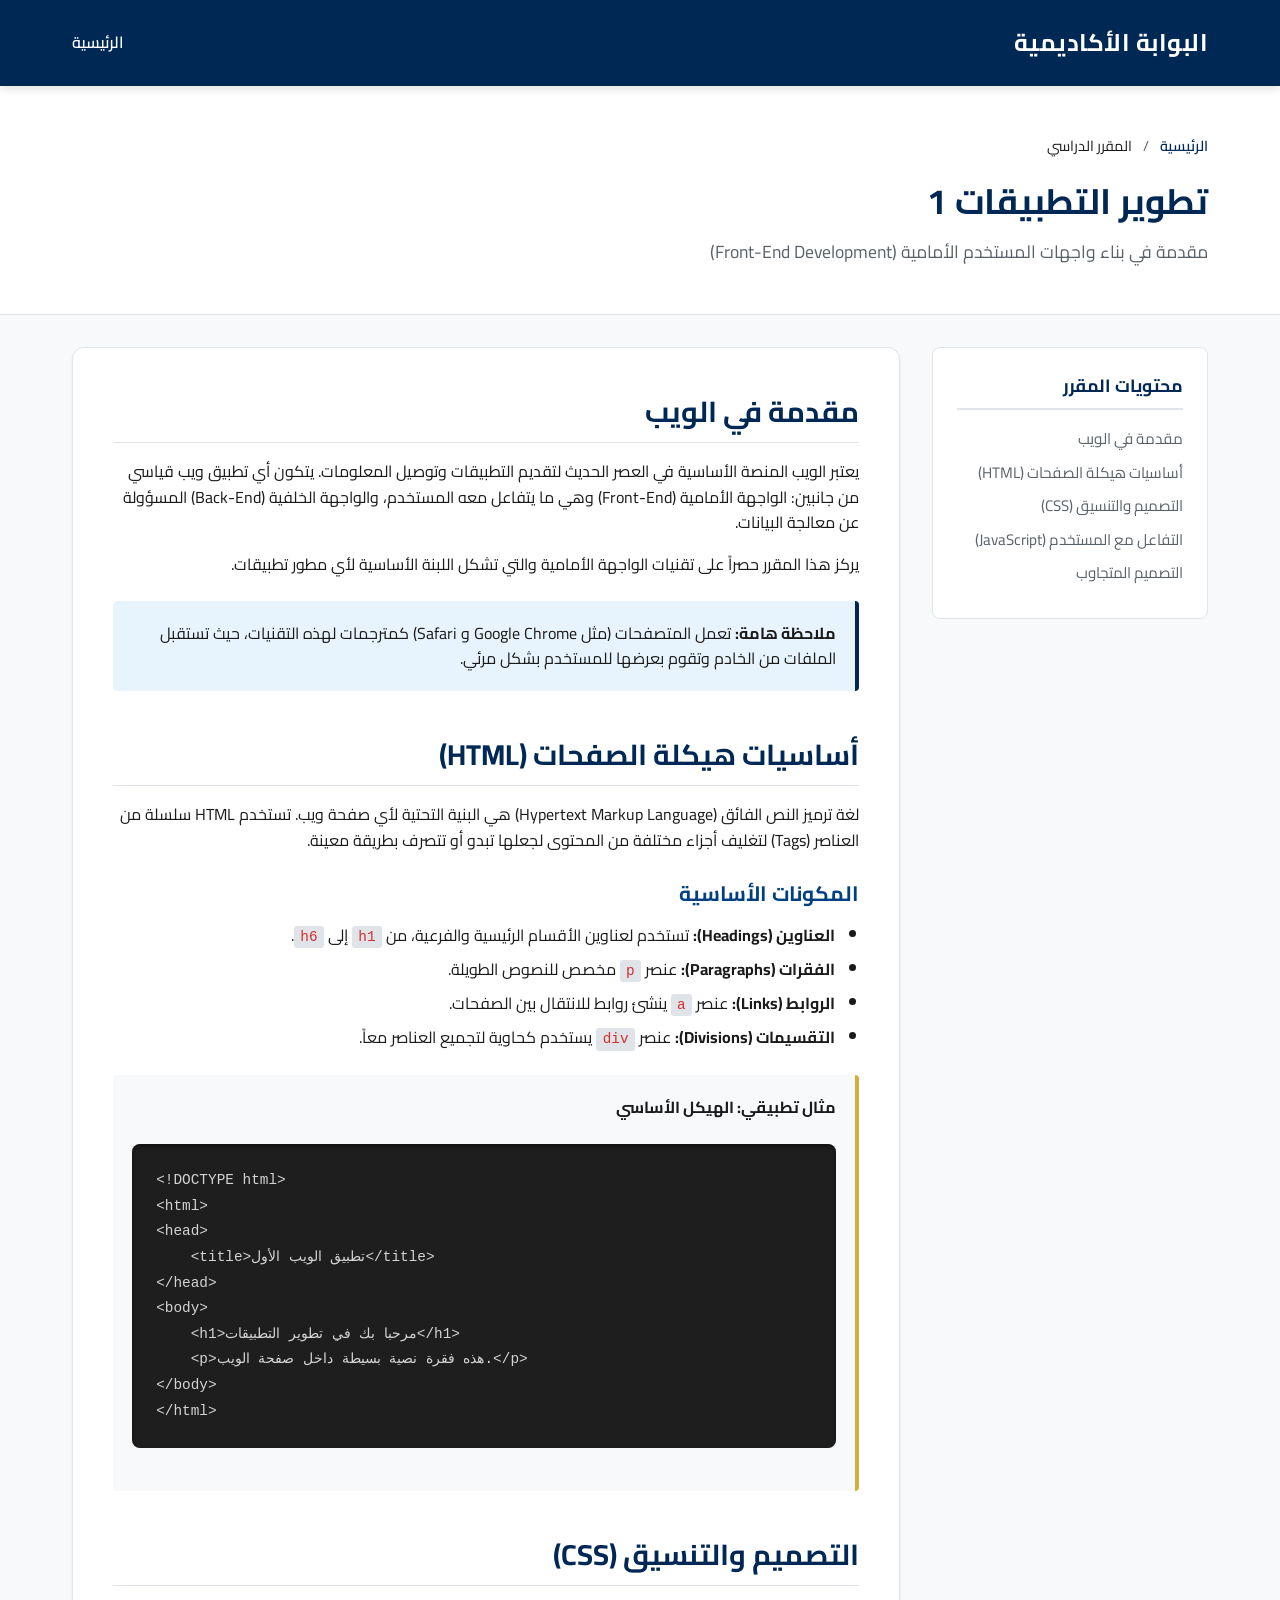
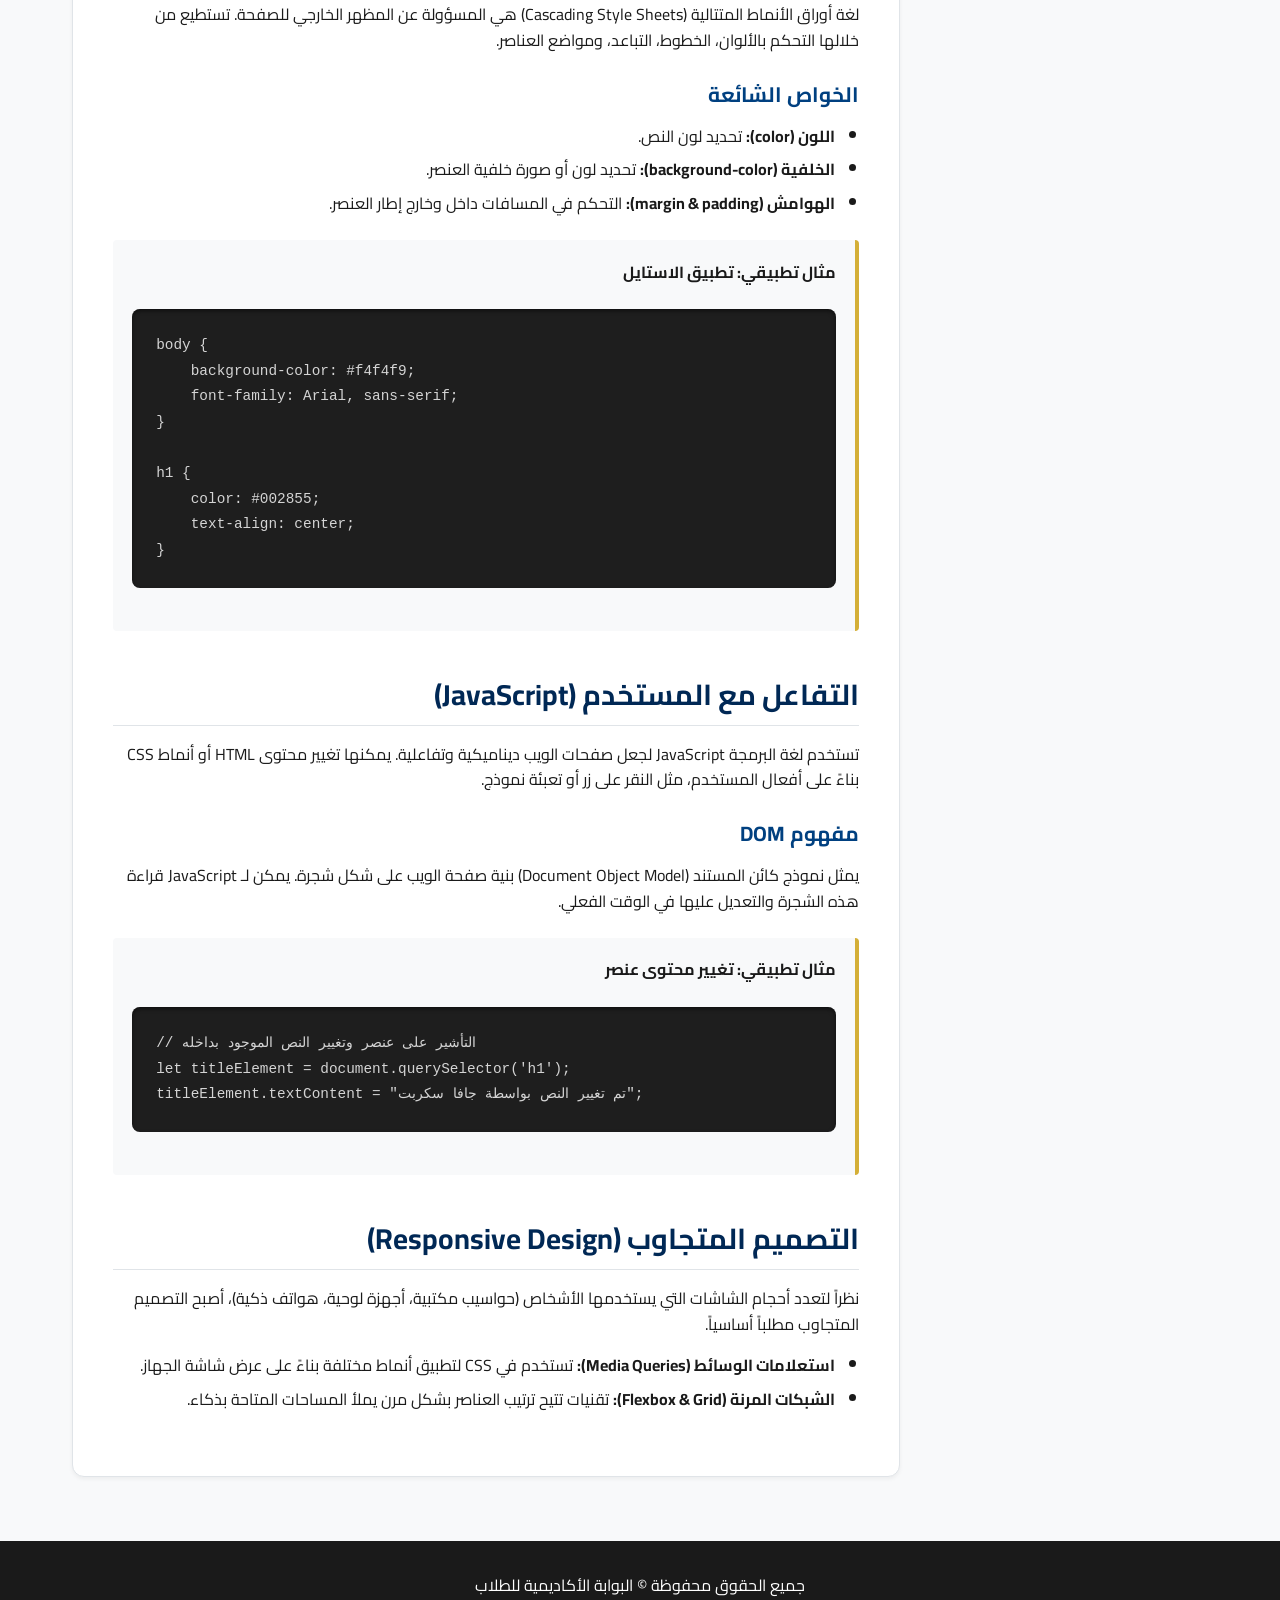
==== app-dev-1.html @ ccb670e8 "feat: initialize course summary portal with responsive layout and interactive table of contents" ====
<!DOCTYPE html>
<html lang="ar" dir="rtl">
<head>
    <meta charset="UTF-8">
    <meta name="viewport" content="width=device-width, initial-scale=1.0">
    <title>تطوير التطبيقات 1 - البوابة الأكاديمية</title>
    <meta name="description" content="ملخص مقرر تطوير التطبيقات 1: أساسيات الواجهات الأمامية.">
    <link rel="stylesheet" href="styles.css">
</head>
<body>
    <header>
        <div class="container header-content">
            <div class="header-title">البوابة الأكاديمية</div>
            <ul class="nav-links">
                <li><a href="index.html">الرئيسية</a></li>
            </ul>
        </div>
    </header>

    <div class="course-header">
        <div class="container">
            <div class="breadcrumb">
                <a href="index.html">الرئيسية</a> <span>/</span> المقرر الدراسي
            </div>
            <h1>تطوير التطبيقات 1</h1>
            <p class="course-subtitle">مقدمة في بناء واجهات المستخدم الأمامية (Front-End Development)</p>
        </div>
    </div>

    <main class="container content-wrapper">
        <aside>
            <div class="toc">
                <h3>محتويات المقرر</h3>
                <ul>
                    <li><a href="#intro">مقدمة في الويب</a></li>
                    <li><a href="#html">أساسيات هيكلة الصفحات (HTML)</a></li>
                    <li><a href="#css">التصميم والتنسيق (CSS)</a></li>
                    <li><a href="#js">التفاعل مع المستخدم (JavaScript)</a></li>
                    <li><a href="#responsive">التصميم المتجاوب</a></li>
                </ul>
            </div>
        </aside>

        <section class="course-content">
            <h2 id="intro">مقدمة في الويب</h2>
            <p>يعتبر الويب المنصة الأساسية في العصر الحديث لتقديم التطبيقات وتوصيل المعلومات. يتكون أي تطبيق ويب قياسي من جانبين: الواجهة الأمامية (Front-End) وهي ما يتفاعل معه المستخدم، والواجهة الخلفية (Back-End) المسؤولة عن معالجة البيانات.</p>
            <p>يركز هذا المقرر حصراً على تقنيات الواجهة الأمامية والتي تشكل اللبنة الأساسية لأي مطور تطبيقات.</p>
            
            <div class="info-box">
                <strong>ملاحظة هامة:</strong> تعمل المتصفحات (مثل Google Chrome و Safari) كمترجمات لهذه التقنيات، حيث تستقبل الملفات من الخادم وتقوم بعرضها للمستخدم بشكل مرئي.
            </div>

            <h2 id="html">أساسيات هيكلة الصفحات (HTML)</h2>
            <p>لغة ترميز النص الفائق (Hypertext Markup Language) هي البنية التحتية لأي صفحة ويب. تستخدم HTML سلسلة من العناصر (Tags) لتغليف أجزاء مختلفة من المحتوى لجعلها تبدو أو تتصرف بطريقة معينة.</p>
            <h3>المكونات الأساسية</h3>
            <ul>
                <li><strong>العناوين (Headings):</strong> تستخدم لعناوين الأقسام الرئيسية والفرعية، من <code>h1</code> إلى <code>h6</code>.</li>
                <li><strong>الفقرات (Paragraphs):</strong> عنصر <code>p</code> مخصص للنصوص الطويلة.</li>
                <li><strong>الروابط (Links):</strong> عنصر <code>a</code> ينشئ روابط للانتقال بين الصفحات.</li>
                <li><strong>التقسيمات (Divisions):</strong> عنصر <code>div</code> يستخدم كحاوية لتجميع العناصر معاً.</li>
            </ul>
            
            <div class="info-box example">
                <strong>مثال تطبيقي: الهيكل الأساسي</strong>
<pre><code>&lt;!DOCTYPE html&gt;
&lt;html&gt;
&lt;head&gt;
    &lt;title&gt;تطبيق الويب الأول&lt;/title&gt;
&lt;/head&gt;
&lt;body&gt;
    &lt;h1&gt;مرحبا بك في تطوير التطبيقات&lt;/h1&gt;
    &lt;p&gt;هذه فقرة نصية بسيطة داخل صفحة الويب.&lt;/p&gt;
&lt;/body&gt;
&lt;/html&gt;</code></pre>
            </div>

            <h2 id="css">التصميم والتنسيق (CSS)</h2>
            <p>لغة أوراق الأنماط المتتالية (Cascading Style Sheets) هي المسؤولة عن المظهر الخارجي للصفحة. تستطيع من خلالها التحكم بالألوان، الخطوط، التباعد، ومواضع العناصر.</p>
            <h3>الخواص الشائعة</h3>
            <ul>
                <li><strong>اللون (color):</strong> تحديد لون النص.</li>
                <li><strong>الخلفية (background-color):</strong> تحديد لون أو صورة خلفية العنصر.</li>
                <li><strong>الهوامش (margin & padding):</strong> التحكم في المسافات داخل وخارج إطار العنصر.</li>
            </ul>

            <div class="info-box example">
                <strong>مثال تطبيقي: تطبيق الاستايل</strong>
<pre><code>body {
    background-color: #f4f4f9;
    font-family: Arial, sans-serif;
}

h1 {
    color: #002855;
    text-align: center;
}</code></pre>
            </div>

            <h2 id="js">التفاعل مع المستخدم (JavaScript)</h2>
            <p>تستخدم لغة البرمجة JavaScript لجعل صفحات الويب ديناميكية وتفاعلية. يمكنها تغيير محتوى HTML أو أنماط CSS بناءً على أفعال المستخدم، مثل النقر على زر أو تعبئة نموذج.</p>
            <h3>مفهوم DOM</h3>
            <p>يمثل نموذج كائن المستند (Document Object Model) بنية صفحة الويب على شكل شجرة. يمكن لـ JavaScript قراءة هذه الشجرة والتعديل عليها في الوقت الفعلي.</p>
            
            <div class="info-box example">
                <strong>مثال تطبيقي: تغيير محتوى عنصر</strong>
<pre><code>// التأشير على عنصر وتغيير النص الموجود بداخله
let titleElement = document.querySelector('h1');
titleElement.textContent = "تم تغيير النص بواسطة جافا سكربت";</code></pre>
            </div>

            <h2 id="responsive">التصميم المتجاوب (Responsive Design)</h2>
            <p>نظراً لتعدد أحجام الشاشات التي يستخدمها الأشخاص (حواسيب مكتبية، أجهزة لوحية، هواتف ذكية)، أصبح التصميم المتجاوب مطلباً أساسياً.</p>
            <ul>
                <li><strong>استعلامات الوسائط (Media Queries):</strong> تستخدم في CSS لتطبيق أنماط مختلفة بناءً على عرض شاشة الجهاز.</li>
                <li><strong>الشبكات المرنة (Flexbox & Grid):</strong> تقنيات تتيح ترتيب العناصر بشكل مرن يملأ المساحات المتاحة بذكاء.</li>
            </ul>
        </section>
    </main>

    <footer>
        <div class="container">
            <p>جميع الحقوق محفوظة &copy; البوابة الأكاديمية للطلاب</p>
        </div>
    </footer>
</body>
</html>
---- styles.css ----
@import url('https://fonts.googleapis.com/css2?family=Cairo:wght@300;400;600;700&display=swap');

:root {
    --primary-color: #002855; /* Formal Navy Blue */
    --secondary-color: #004080;
    --accent-color: #D4AF37; /* Elegant Gold */
    --background-color: #F8F9FA;
    --surface-color: #FFFFFF;
    --text-primary: #1A1A1A;
    --text-secondary: #5A6268;
    --border-color: #E0E4E8;
    --shadow-sm: 0 2px 4px rgba(0, 0, 0, 0.05);
    --shadow-md: 0 4px 8px rgba(0, 0, 0, 0.1);
    --shadow-lg: 0 8px 16px rgba(0, 0, 0, 0.1);
    --radius-sm: 4px;
    --radius-md: 8px;
    --radius-lg: 12px;
    --transition: all 0.3s ease;
}

* {
    margin: 0;
    padding: 0;
    box-sizing: border-box;
    font-family: 'Cairo', sans-serif;
}

body {
    background-color: var(--background-color);
    color: var(--text-primary);
    line-height: 1.6;
    direction: rtl; /* Right to Left for Arabic */
    -webkit-font-smoothing: antialiased;
}

/* Header */
header {
    background-color: var(--primary-color);
    color: var(--surface-color);
    padding: 1.5rem 0;
    box-shadow: var(--shadow-md);
    position: sticky;
    top: 0;
    z-index: 100;
}

.container {
    max-width: 1200px;
    margin: 0 auto;
    padding: 0 2rem;
}

.header-content {
    display: flex;
    justify-content: space-between;
    align-items: center;
}

.header-title {
    font-size: 1.5rem;
    font-weight: 700;
    letter-spacing: 0.5px;
}

.nav-links {
    list-style: none;
    display: flex;
    gap: 1.5rem;
}

.nav-links a {
    color: var(--surface-color);
    text-decoration: none;
    font-size: 1rem;
    font-weight: 600;
    transition: var(--transition);
}

.nav-links a:hover {
    color: var(--accent-color);
}

/* Hero Section */
.hero {
    background: linear-gradient(135deg, var(--primary-color), var(--secondary-color));
    color: var(--surface-color);
    padding: 4rem 0;
    text-align: center;
    border-bottom: 4px solid var(--accent-color);
}

.hero h1 {
    font-size: 2.5rem;
    margin-bottom: 1rem;
    font-weight: 700;
}

.hero p {
    font-size: 1.1rem;
    max-width: 800px;
    margin: 0 auto;
    opacity: 0.9;
}

/* Course Grid */
.courses-section {
    padding: 4rem 0;
}

.section-title {
    text-align: center;
    font-size: 2rem;
    margin-bottom: 3rem;
    color: var(--primary-color);
    position: relative;
}

.section-title::after {
    content: '';
    position: absolute;
    bottom: -10px;
    left: 50%;
    transform: translateX(-50%);
    width: 60px;
    height: 3px;
    background-color: var(--accent-color);
}

.grid {
    display: grid;
    grid-template-columns: repeat(auto-fit, minmax(300px, 1fr));
    gap: 2rem;
}

/* Course Card */
.card {
    background-color: var(--surface-color);
    border-radius: var(--radius-lg);
    box-shadow: var(--shadow-md);
    overflow: hidden;
    transition: var(--transition);
    border: 1px solid var(--border-color);
    display: flex;
    flex-direction: column;
}

.card:hover {
    transform: translateY(-5px);
    box-shadow: var(--shadow-lg);
    border-color: var(--primary-color);
}

.card-header {
    background-color: var(--primary-color);
    color: var(--surface-color);
    padding: 2rem 1.5rem;
    text-align: center;
    border-bottom: 3px solid var(--accent-color);
}

.card-title {
    font-size: 1.5rem;
    font-weight: 700;
}

.card-body {
    padding: 1.5rem;
    flex-grow: 1;
    display: flex;
    flex-direction: column;
}

.card-text {
    color: var(--text-secondary);
    font-size: 0.95rem;
    margin-bottom: 1.5rem;
    flex-grow: 1;
}

.btn {
    display: inline-block;
    padding: 0.75rem 1.5rem;
    background-color: var(--primary-color);
    color: var(--surface-color);
    text-decoration: none;
    border-radius: var(--radius-sm);
    font-weight: 600;
    text-align: center;
    transition: var(--transition);
    border: none;
    cursor: pointer;
}

.btn:hover {
    background-color: var(--secondary-color);
    transform: translateY(-2px);
    box-shadow: var(--shadow-sm);
}

.btn-outline {
    background-color: transparent;
    border: 1px solid var(--primary-color);
    color: var(--primary-color);
}

.btn-outline:hover {
    background-color: var(--primary-color);
    color: var(--surface-color);
}

/* Specific Course Pages */
.course-header {
    background-color: var(--surface-color);
    padding: 3rem 0;
    border-bottom: 1px solid var(--border-color);
    margin-bottom: 2rem;
}

.course-header h1 {
    color: var(--primary-color);
    font-size: 2.2rem;
    margin-bottom: 0.5rem;
}

.course-subtitle {
    color: var(--text-secondary);
    font-size: 1.1rem;
}

.breadcrumb {
    margin-bottom: 1rem;
    font-size: 0.9rem;
}

.breadcrumb a {
    color: var(--primary-color);
    text-decoration: none;
    font-weight: 600;
}

.breadcrumb span {
    color: var(--text-secondary);
    margin: 0 0.5rem;
}

.content-wrapper {
    display: grid;
    grid-template-columns: 1fr 3fr;
    gap: 2rem;
    margin-bottom: 4rem;
}

.toc {
    background-color: var(--surface-color);
    padding: 1.5rem;
    border-radius: var(--radius-md);
    border: 1px solid var(--border-color);
    position: sticky;
    top: 5rem;
    height: fit-content;
}

.toc h3 {
    margin-bottom: 1rem;
    color: var(--primary-color);
    font-size: 1.1rem;
    border-bottom: 2px solid var(--border-color);
    padding-bottom: 0.5rem;
}

.toc ul {
    list-style: none;
}

.toc li {
    margin-bottom: 0.5rem;
}

.toc a {
    color: var(--text-secondary);
    text-decoration: none;
    transition: var(--transition);
    font-size: 0.95rem;
}

.toc a:hover {
    color: var(--primary-color);
    padding-right: 5px;
}

.toc a.active {
    color: var(--primary-color);
    font-weight: 700;
    border-right: 3px solid var(--accent-color);
    padding-right: 10px;
}

.course-img {
    width: 100%;
    max-height: 400px;
    object-fit: cover;
    border-radius: var(--radius-md);
    margin: 1.5rem 0;
    box-shadow: var(--shadow-sm);
    border: 1px solid var(--border-color);
}

.course-content {
    background-color: var(--surface-color);
    padding: 2.5rem;
    border-radius: var(--radius-lg);
    box-shadow: var(--shadow-sm);
    border: 1px solid var(--border-color);
}

.course-content h2 {
    color: var(--primary-color);
    font-size: 1.8rem;
    margin-top: 2.5rem;
    margin-bottom: 1rem;
    border-bottom: 1px solid var(--border-color);
    padding-bottom: 0.5rem;
}

.course-content h2:first-child {
    margin-top: 0;
}

.course-content h3 {
    color: var(--secondary-color);
    font-size: 1.3rem;
    margin-top: 1.5rem;
    margin-bottom: 0.8rem;
}

.course-content p {
    margin-bottom: 1rem;
    color: var(--text-primary);
}

.course-content ul {
    margin-bottom: 1.5rem;
    padding-right: 1.5rem;
    color: var(--text-primary);
}

.course-content li {
    margin-bottom: 0.5rem;
}

.info-box {
    background-color: #E8F4FD;
    border-right: 4px solid var(--primary-color);
    padding: 1.2rem;
    border-radius: var(--radius-sm);
    margin: 1.5rem 0;
}

.info-box.example {
    background-color: #F8F9FA;
    border-right: 4px solid var(--accent-color);
}

/* Code Blocks */
pre, code {
    font-family: 'Consolas', 'Courier New', monospace;
    direction: ltr; /* Always LTR for code */
    text-align: left;
}

code {
    background-color: var(--border-color);
    padding: 0.2rem 0.4rem;
    border-radius: 3px;
    font-size: 0.9em;
    color: #D32F2F;
}

pre {
    background-color: #1E1E1E; /* Dark theme for code blocks */
    color: #D4D4D4;
    padding: 1.5rem;
    border-radius: var(--radius-md);
    overflow-x: auto;
    margin: 1.5rem 0;
    box-shadow: inset 0 2px 4px rgba(0,0,0,0.5);
}

pre code {
    background-color: transparent;
    color: inherit;
    padding: 0;
}

/* Footer */
footer {
    background-color: var(--text-primary);
    color: var(--surface-color);
    text-align: center;
    padding: 2rem 0;
    margin-top: auto;
}

/* Responsive */
@media (max-width: 768px) {
    .content-wrapper {
        grid-template-columns: 1fr;
    }
    
    .toc {
        position: relative;
        top: 0;
        margin-bottom: 1.5rem;
    }
    
    .hero h1 {
        font-size: 2rem;
    }
    
    .card-header {
        padding: 1.5rem 1rem;
    }
}
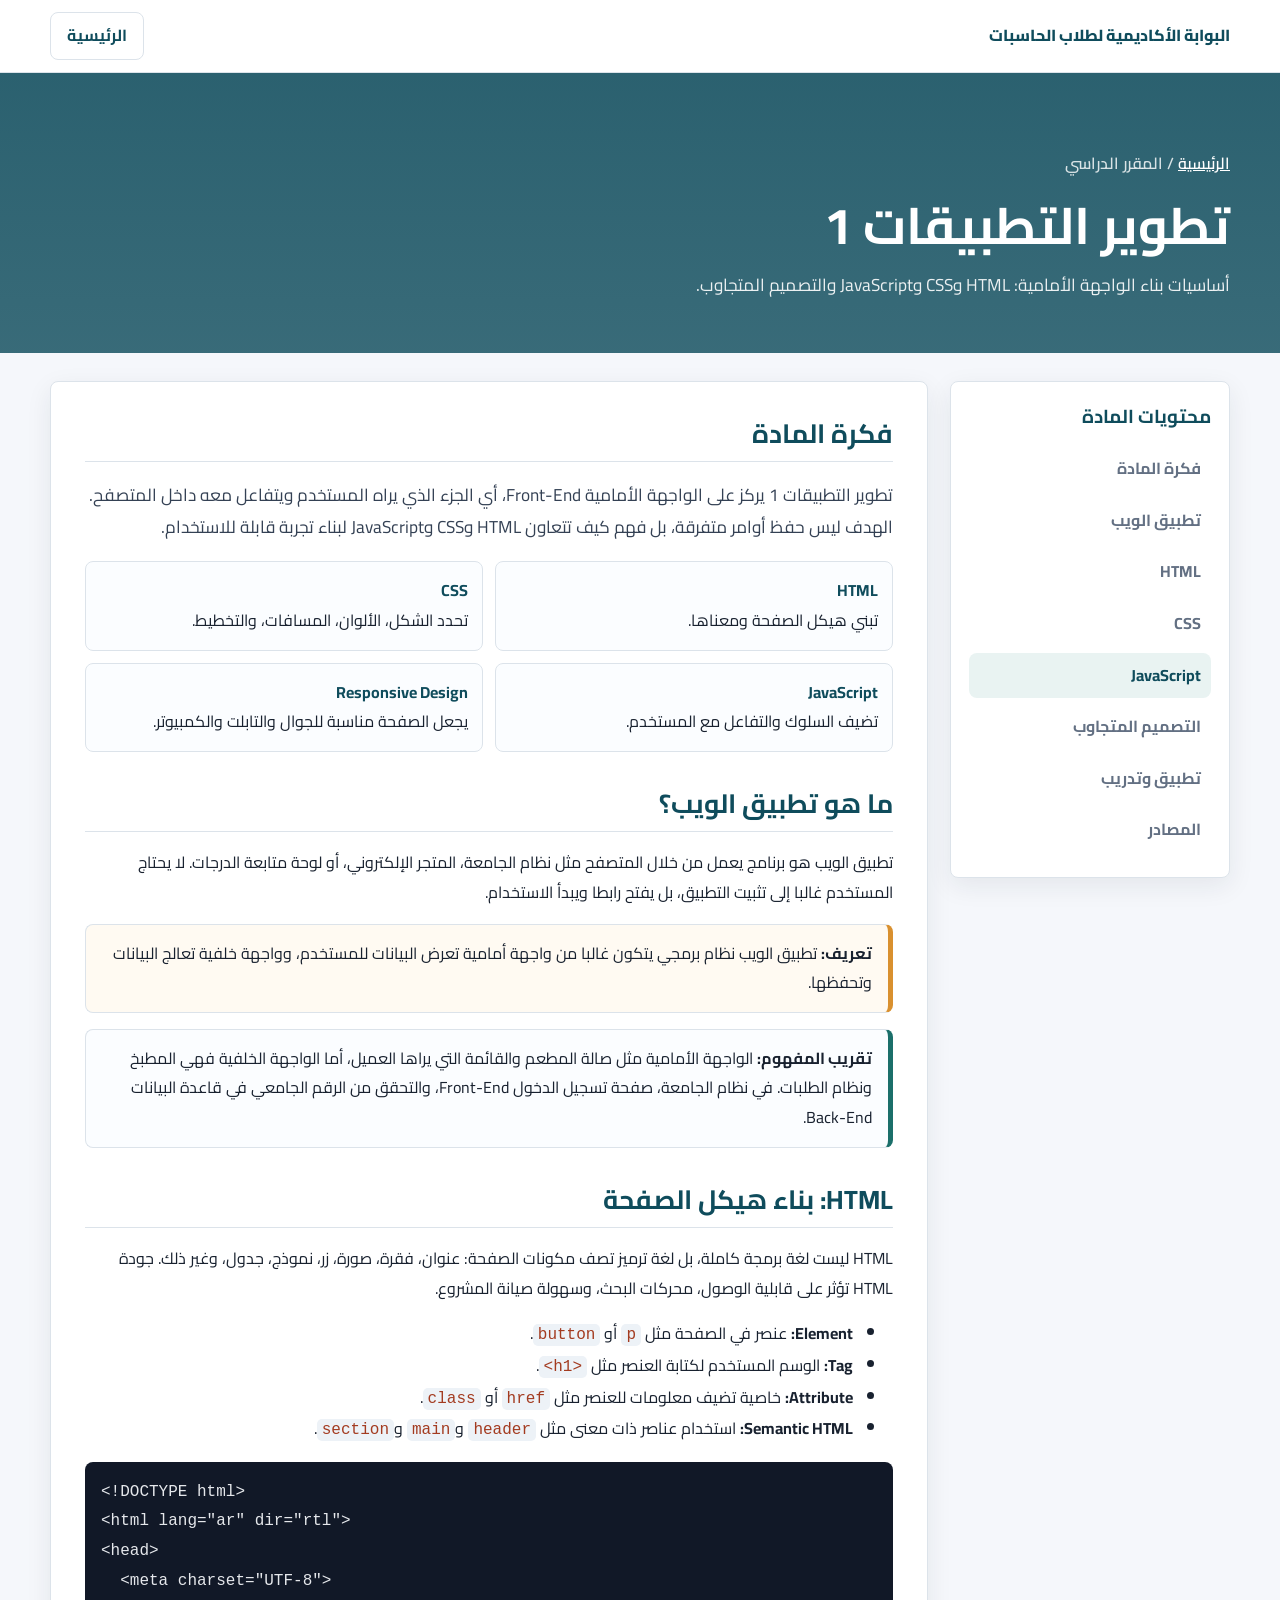
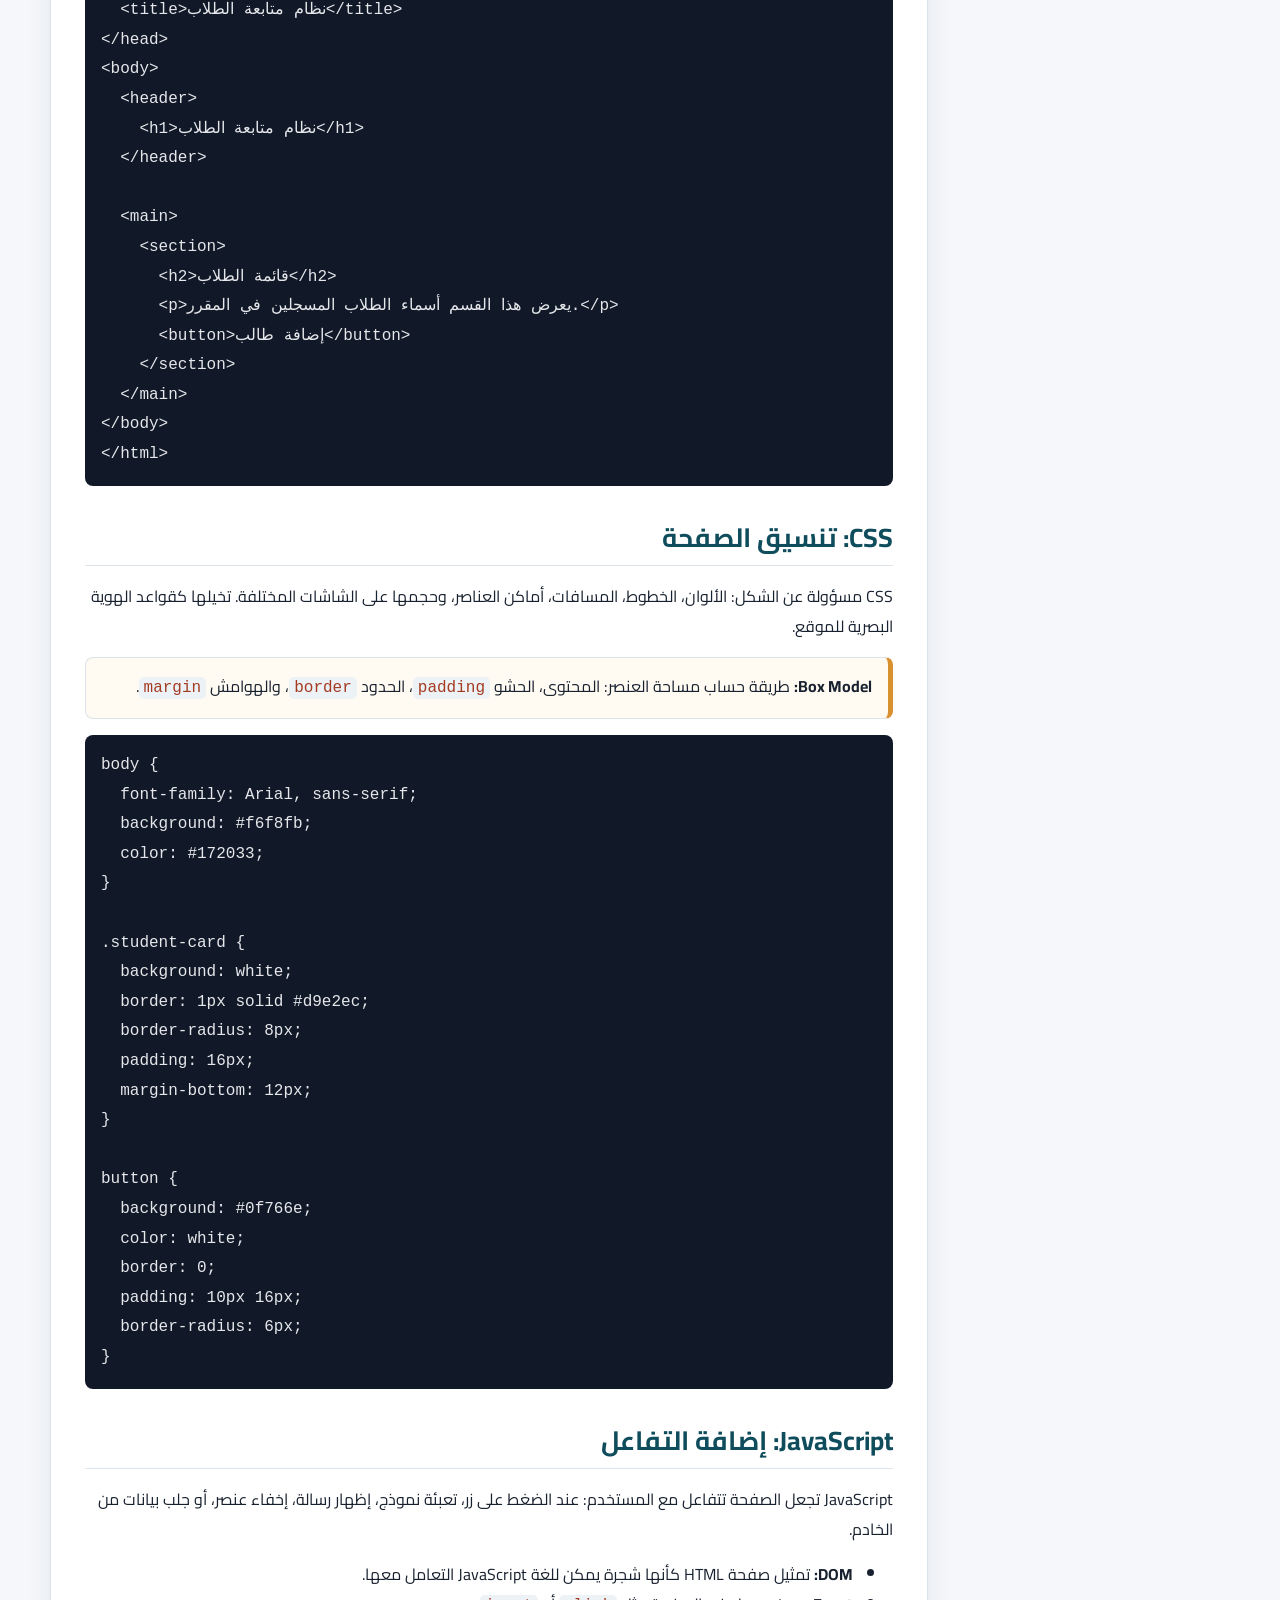
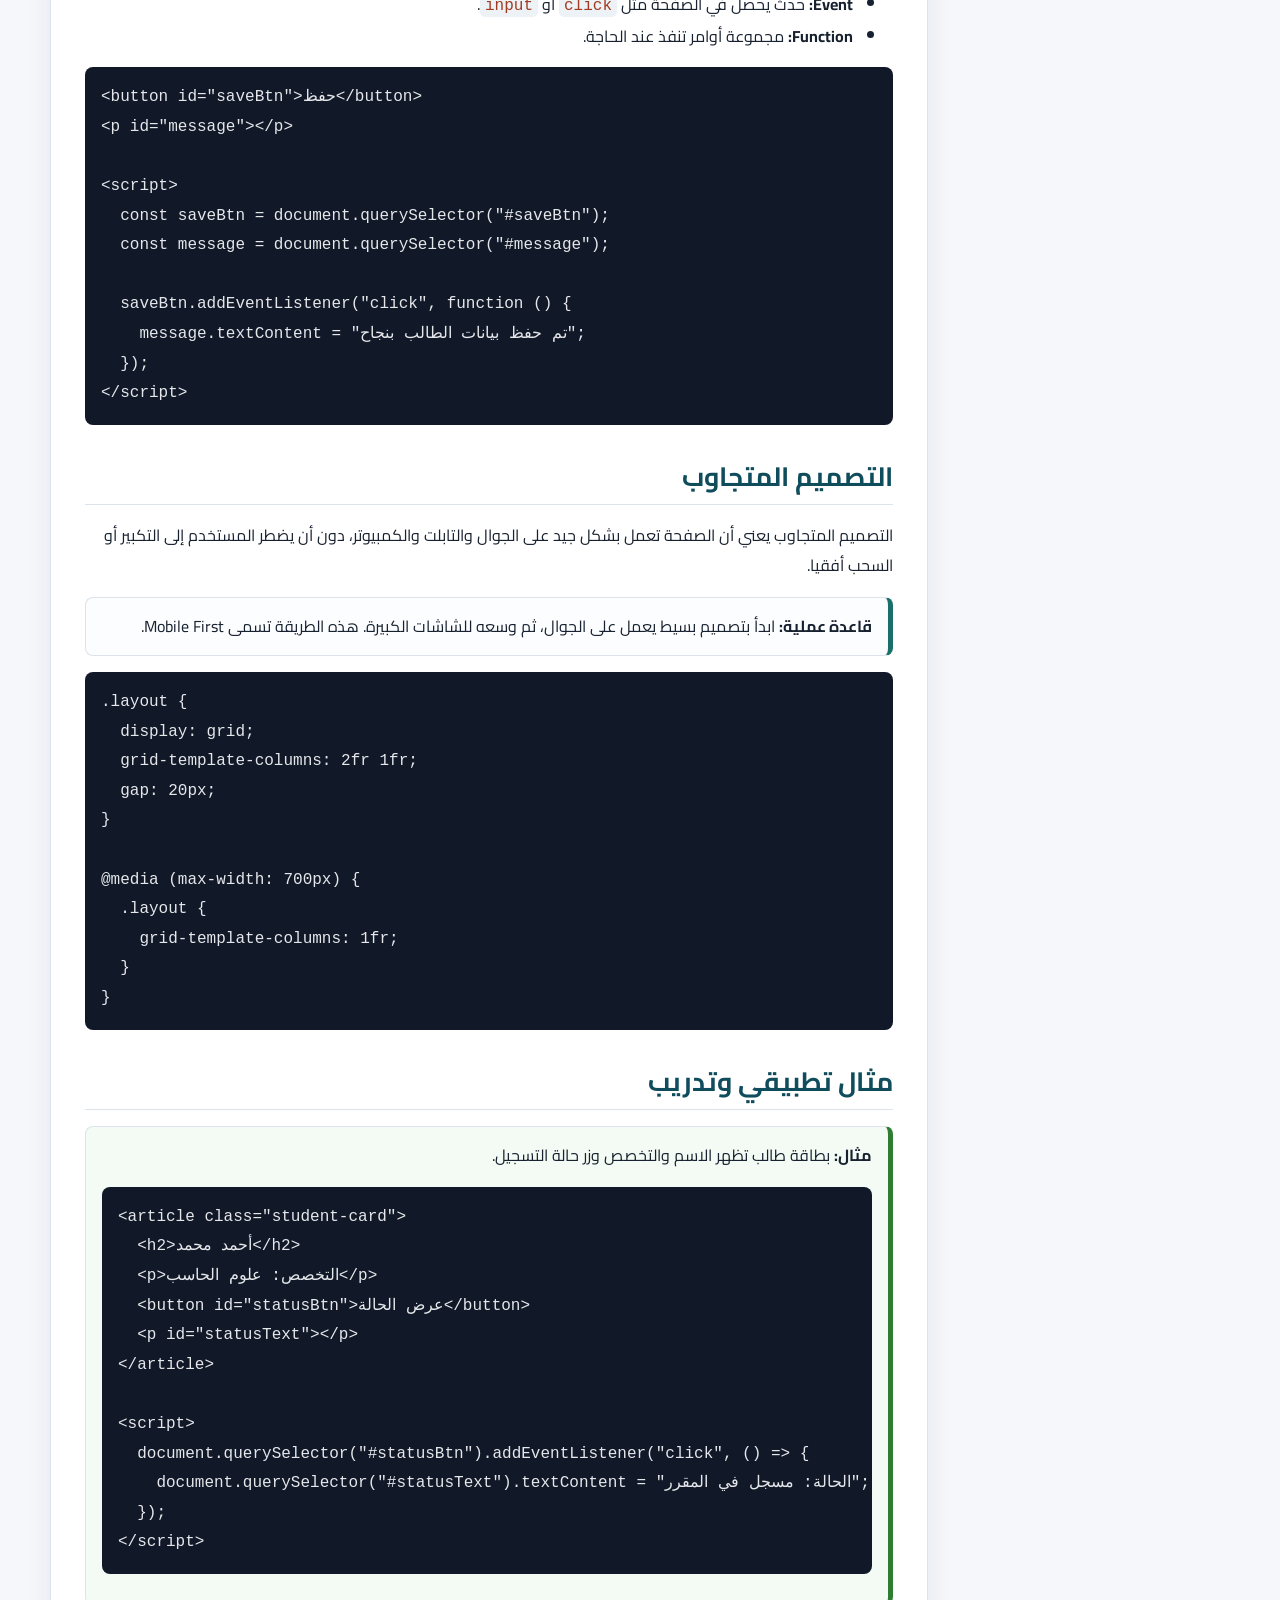
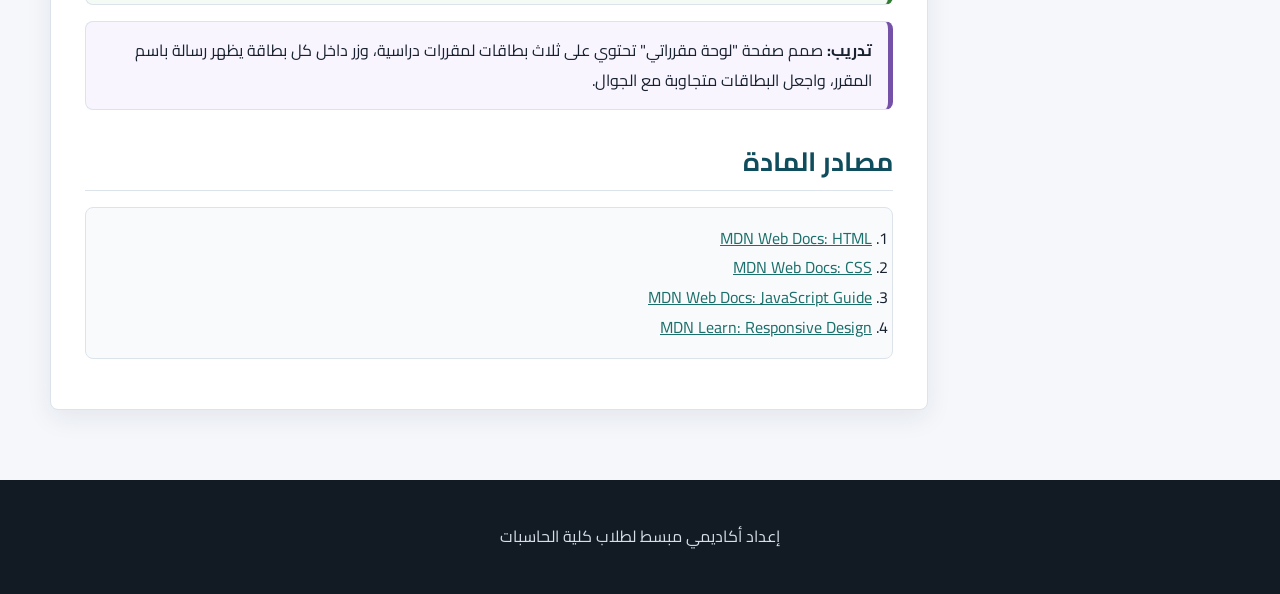
==== commit c08ad381: "refactor: modernize visual identity and layout with updated CSS variables and grid-based styling acr" ====
--- a/app-dev-1.html
+++ b/app-dev-1.html
@@ -1,126 +1,181 @@
 <!DOCTYPE html>
 <html lang="ar" dir="rtl">
 <head>
-    <meta charset="UTF-8">
-    <meta name="viewport" content="width=device-width, initial-scale=1.0">
-    <title>تطوير التطبيقات 1 - البوابة الأكاديمية</title>
-    <meta name="description" content="ملخص مقرر تطوير التطبيقات 1: أساسيات الواجهات الأمامية.">
-    <link rel="stylesheet" href="styles.css">
+  <meta charset="UTF-8">
+  <meta name="viewport" content="width=device-width, initial-scale=1.0">
+  <title>تطوير التطبيقات 1 - الواجهة الأمامية</title>
+  <meta name="description" content="ملخص موسع لمادة تطوير التطبيقات 1 يشمل HTML وCSS وJavaScript والتصميم المتجاوب.">
+  <link rel="stylesheet" href="styles.css">
 </head>
 <body>
-    <header>
-        <div class="container header-content">
-            <div class="header-title">البوابة الأكاديمية</div>
-            <ul class="nav-links">
-                <li><a href="index.html">الرئيسية</a></li>
-            </ul>
-        </div>
-    </header>
+  <header>
+    <div class="container header-content">
+      <div class="header-title">البوابة الأكاديمية لطلاب الحاسبات</div>
+      <ul class="nav-links">
+        <li><a href="index.html">الرئيسية</a></li>
+      </ul>
+    </div>
+  </header>
 
-    <div class="course-header">
-        <div class="container">
-            <div class="breadcrumb">
-                <a href="index.html">الرئيسية</a> <span>/</span> المقرر الدراسي
-            </div>
-            <h1>تطوير التطبيقات 1</h1>
-            <p class="course-subtitle">مقدمة في بناء واجهات المستخدم الأمامية (Front-End Development)</p>
-        </div>
+  <section class="course-header">
+    <div class="container">
+      <div class="breadcrumb"><a href="index.html">الرئيسية</a> / المقرر الدراسي</div>
+      <h1>تطوير التطبيقات 1</h1>
+      <p class="course-subtitle">أساسيات بناء الواجهة الأمامية: HTML وCSS وJavaScript والتصميم المتجاوب.</p>
     </div>
+  </section>
 
-    <main class="container content-wrapper">
-        <aside>
-            <div class="toc">
-                <h3>محتويات المقرر</h3>
-                <ul>
-                    <li><a href="#intro">مقدمة في الويب</a></li>
-                    <li><a href="#html">أساسيات هيكلة الصفحات (HTML)</a></li>
-                    <li><a href="#css">التصميم والتنسيق (CSS)</a></li>
-                    <li><a href="#js">التفاعل مع المستخدم (JavaScript)</a></li>
-                    <li><a href="#responsive">التصميم المتجاوب</a></li>
-                </ul>
-            </div>
-        </aside>
+  <main class="container content-wrapper">
+    <aside>
+      <nav class="toc">
+        <h3>محتويات المادة</h3>
+        <ul>
+          <li><a href="#idea">فكرة المادة</a></li>
+          <li><a href="#webapp">تطبيق الويب</a></li>
+          <li><a href="#html">HTML</a></li>
+          <li><a href="#css">CSS</a></li>
+          <li><a href="#js">JavaScript</a></li>
+          <li><a href="#responsive">التصميم المتجاوب</a></li>
+          <li><a href="#practice">تطبيق وتدريب</a></li>
+          <li><a href="#sources">المصادر</a></li>
+        </ul>
+      </nav>
+    </aside>
 
-        <section class="course-content">
-            <h2 id="intro">مقدمة في الويب</h2>
-            <p>يعتبر الويب المنصة الأساسية في العصر الحديث لتقديم التطبيقات وتوصيل المعلومات. يتكون أي تطبيق ويب قياسي من جانبين: الواجهة الأمامية (Front-End) وهي ما يتفاعل معه المستخدم، والواجهة الخلفية (Back-End) المسؤولة عن معالجة البيانات.</p>
-            <p>يركز هذا المقرر حصراً على تقنيات الواجهة الأمامية والتي تشكل اللبنة الأساسية لأي مطور تطبيقات.</p>
-            
-            <div class="info-box">
-                <strong>ملاحظة هامة:</strong> تعمل المتصفحات (مثل Google Chrome و Safari) كمترجمات لهذه التقنيات، حيث تستقبل الملفات من الخادم وتقوم بعرضها للمستخدم بشكل مرئي.
-            </div>
+    <section class="course-content">
+      <h2 id="idea">فكرة المادة</h2>
+      <p class="lead">تطوير التطبيقات 1 يركز على الواجهة الأمامية Front-End، أي الجزء الذي يراه المستخدم ويتفاعل معه داخل المتصفح. الهدف ليس حفظ أوامر متفرقة، بل فهم كيف تتعاون HTML وCSS وJavaScript لبناء تجربة قابلة للاستخدام.</p>
+      <div class="key-grid">
+        <div class="mini-card"><strong>HTML</strong><br>تبني هيكل الصفحة ومعناها.</div>
+        <div class="mini-card"><strong>CSS</strong><br>تحدد الشكل، الألوان، المسافات، والتخطيط.</div>
+        <div class="mini-card"><strong>JavaScript</strong><br>تضيف السلوك والتفاعل مع المستخدم.</div>
+        <div class="mini-card"><strong>Responsive Design</strong><br>يجعل الصفحة مناسبة للجوال والتابلت والكمبيوتر.</div>
+      </div>
 
-            <h2 id="html">أساسيات هيكلة الصفحات (HTML)</h2>
-            <p>لغة ترميز النص الفائق (Hypertext Markup Language) هي البنية التحتية لأي صفحة ويب. تستخدم HTML سلسلة من العناصر (Tags) لتغليف أجزاء مختلفة من المحتوى لجعلها تبدو أو تتصرف بطريقة معينة.</p>
-            <h3>المكونات الأساسية</h3>
-            <ul>
-                <li><strong>العناوين (Headings):</strong> تستخدم لعناوين الأقسام الرئيسية والفرعية، من <code>h1</code> إلى <code>h6</code>.</li>
-                <li><strong>الفقرات (Paragraphs):</strong> عنصر <code>p</code> مخصص للنصوص الطويلة.</li>
-                <li><strong>الروابط (Links):</strong> عنصر <code>a</code> ينشئ روابط للانتقال بين الصفحات.</li>
-                <li><strong>التقسيمات (Divisions):</strong> عنصر <code>div</code> يستخدم كحاوية لتجميع العناصر معاً.</li>
-            </ul>
-            
-            <div class="info-box example">
-                <strong>مثال تطبيقي: الهيكل الأساسي</strong>
-<pre><code>&lt;!DOCTYPE html&gt;
-&lt;html&gt;
+      <h2 id="webapp">ما هو تطبيق الويب؟</h2>
+      <p>تطبيق الويب هو برنامج يعمل من خلال المتصفح مثل نظام الجامعة، المتجر الإلكتروني، أو لوحة متابعة الدرجات. لا يحتاج المستخدم غالبا إلى تثبيت التطبيق، بل يفتح رابطا ويبدأ الاستخدام.</p>
+      <div class="definition"><strong>تعريف:</strong> تطبيق الويب نظام برمجي يتكون غالبا من واجهة أمامية تعرض البيانات للمستخدم، وواجهة خلفية تعالج البيانات وتحفظها.</div>
+      <div class="note"><strong>تقريب المفهوم:</strong> الواجهة الأمامية مثل صالة المطعم والقائمة التي يراها العميل، أما الواجهة الخلفية فهي المطبخ ونظام الطلبات. في نظام الجامعة، صفحة تسجيل الدخول Front-End، والتحقق من الرقم الجامعي في قاعدة البيانات Back-End.</div>
+
+      <h2 id="html">HTML: بناء هيكل الصفحة</h2>
+      <p>HTML ليست لغة برمجة كاملة، بل لغة ترميز تصف مكونات الصفحة: عنوان، فقرة، صورة، زر، نموذج، جدول، وغير ذلك. جودة HTML تؤثر على قابلية الوصول، محركات البحث، وسهولة صيانة المشروع.</p>
+      <ul>
+        <li><strong>Element:</strong> عنصر في الصفحة مثل <code>p</code> أو <code>button</code>.</li>
+        <li><strong>Tag:</strong> الوسم المستخدم لكتابة العنصر مثل <code>&lt;h1&gt;</code>.</li>
+        <li><strong>Attribute:</strong> خاصية تضيف معلومات للعنصر مثل <code>href</code> أو <code>class</code>.</li>
+        <li><strong>Semantic HTML:</strong> استخدام عناصر ذات معنى مثل <code>header</code> و<code>main</code> و<code>section</code>.</li>
+      </ul>
+      <pre><code>&lt;!DOCTYPE html&gt;
+&lt;html lang="ar" dir="rtl"&gt;
 &lt;head&gt;
-    &lt;title&gt;تطبيق الويب الأول&lt;/title&gt;
+  &lt;meta charset="UTF-8"&gt;
+  &lt;title&gt;نظام متابعة الطلاب&lt;/title&gt;
 &lt;/head&gt;
 &lt;body&gt;
-    &lt;h1&gt;مرحبا بك في تطوير التطبيقات&lt;/h1&gt;
-    &lt;p&gt;هذه فقرة نصية بسيطة داخل صفحة الويب.&lt;/p&gt;
+  &lt;header&gt;
+    &lt;h1&gt;نظام متابعة الطلاب&lt;/h1&gt;
+  &lt;/header&gt;
+
+  &lt;main&gt;
+    &lt;section&gt;
+      &lt;h2&gt;قائمة الطلاب&lt;/h2&gt;
+      &lt;p&gt;يعرض هذا القسم أسماء الطلاب المسجلين في المقرر.&lt;/p&gt;
+      &lt;button&gt;إضافة طالب&lt;/button&gt;
+    &lt;/section&gt;
+  &lt;/main&gt;
 &lt;/body&gt;
 &lt;/html&gt;</code></pre>
-            </div>
 
-            <h2 id="css">التصميم والتنسيق (CSS)</h2>
-            <p>لغة أوراق الأنماط المتتالية (Cascading Style Sheets) هي المسؤولة عن المظهر الخارجي للصفحة. تستطيع من خلالها التحكم بالألوان، الخطوط، التباعد، ومواضع العناصر.</p>
-            <h3>الخواص الشائعة</h3>
-            <ul>
-                <li><strong>اللون (color):</strong> تحديد لون النص.</li>
-                <li><strong>الخلفية (background-color):</strong> تحديد لون أو صورة خلفية العنصر.</li>
-                <li><strong>الهوامش (margin & padding):</strong> التحكم في المسافات داخل وخارج إطار العنصر.</li>
-            </ul>
-
-            <div class="info-box example">
-                <strong>مثال تطبيقي: تطبيق الاستايل</strong>
-<pre><code>body {
-    background-color: #f4f4f9;
-    font-family: Arial, sans-serif;
+      <h2 id="css">CSS: تنسيق الصفحة</h2>
+      <p>CSS مسؤولة عن الشكل: الألوان، الخطوط، المسافات، أماكن العناصر، وحجمها على الشاشات المختلفة. تخيلها كقواعد الهوية البصرية للموقع.</p>
+      <div class="definition"><strong>Box Model:</strong> طريقة حساب مساحة العنصر: المحتوى، الحشو <code>padding</code>، الحدود <code>border</code>، والهوامش <code>margin</code>.</div>
+      <pre><code>body {
+  font-family: Arial, sans-serif;
+  background: #f6f8fb;
+  color: #172033;
 }
 
-h1 {
-    color: #002855;
-    text-align: center;
+.student-card {
+  background: white;
+  border: 1px solid #d9e2ec;
+  border-radius: 8px;
+  padding: 16px;
+  margin-bottom: 12px;
+}
+
+button {
+  background: #0f766e;
+  color: white;
+  border: 0;
+  padding: 10px 16px;
+  border-radius: 6px;
 }</code></pre>
-            </div>
 
-            <h2 id="js">التفاعل مع المستخدم (JavaScript)</h2>
-            <p>تستخدم لغة البرمجة JavaScript لجعل صفحات الويب ديناميكية وتفاعلية. يمكنها تغيير محتوى HTML أو أنماط CSS بناءً على أفعال المستخدم، مثل النقر على زر أو تعبئة نموذج.</p>
-            <h3>مفهوم DOM</h3>
-            <p>يمثل نموذج كائن المستند (Document Object Model) بنية صفحة الويب على شكل شجرة. يمكن لـ JavaScript قراءة هذه الشجرة والتعديل عليها في الوقت الفعلي.</p>
-            
-            <div class="info-box example">
-                <strong>مثال تطبيقي: تغيير محتوى عنصر</strong>
-<pre><code>// التأشير على عنصر وتغيير النص الموجود بداخله
-let titleElement = document.querySelector('h1');
-titleElement.textContent = "تم تغيير النص بواسطة جافا سكربت";</code></pre>
-            </div>
+      <h2 id="js">JavaScript: إضافة التفاعل</h2>
+      <p>JavaScript تجعل الصفحة تتفاعل مع المستخدم: عند الضغط على زر، تعبئة نموذج، إظهار رسالة، إخفاء عنصر، أو جلب بيانات من الخادم.</p>
+      <ul>
+        <li><strong>DOM:</strong> تمثيل صفحة HTML كأنها شجرة يمكن للغة JavaScript التعامل معها.</li>
+        <li><strong>Event:</strong> حدث يحصل في الصفحة مثل <code>click</code> أو <code>input</code>.</li>
+        <li><strong>Function:</strong> مجموعة أوامر تنفذ عند الحاجة.</li>
+      </ul>
+      <pre><code>&lt;button id="saveBtn"&gt;حفظ&lt;/button&gt;
+&lt;p id="message"&gt;&lt;/p&gt;
 
-            <h2 id="responsive">التصميم المتجاوب (Responsive Design)</h2>
-            <p>نظراً لتعدد أحجام الشاشات التي يستخدمها الأشخاص (حواسيب مكتبية، أجهزة لوحية، هواتف ذكية)، أصبح التصميم المتجاوب مطلباً أساسياً.</p>
-            <ul>
-                <li><strong>استعلامات الوسائط (Media Queries):</strong> تستخدم في CSS لتطبيق أنماط مختلفة بناءً على عرض شاشة الجهاز.</li>
-                <li><strong>الشبكات المرنة (Flexbox & Grid):</strong> تقنيات تتيح ترتيب العناصر بشكل مرن يملأ المساحات المتاحة بذكاء.</li>
-            </ul>
-        </section>
-    </main>
+&lt;script&gt;
+  const saveBtn = document.querySelector("#saveBtn");
+  const message = document.querySelector("#message");
 
-    <footer>
-        <div class="container">
-            <p>جميع الحقوق محفوظة &copy; البوابة الأكاديمية للطلاب</p>
-        </div>
-    </footer>
+  saveBtn.addEventListener("click", function () {
+    message.textContent = "تم حفظ بيانات الطالب بنجاح";
+  });
+&lt;/script&gt;</code></pre>
+
+      <h2 id="responsive">التصميم المتجاوب</h2>
+      <p>التصميم المتجاوب يعني أن الصفحة تعمل بشكل جيد على الجوال والتابلت والكمبيوتر، دون أن يضطر المستخدم إلى التكبير أو السحب أفقيا.</p>
+      <div class="note"><strong>قاعدة عملية:</strong> ابدأ بتصميم بسيط يعمل على الجوال، ثم وسعه للشاشات الكبيرة. هذه الطريقة تسمى Mobile First.</div>
+      <pre><code>.layout {
+  display: grid;
+  grid-template-columns: 2fr 1fr;
+  gap: 20px;
+}
+
+@media (max-width: 700px) {
+  .layout {
+    grid-template-columns: 1fr;
+  }
+}</code></pre>
+
+      <h2 id="practice">مثال تطبيقي وتدريب</h2>
+      <div class="example">
+        <strong>مثال:</strong> بطاقة طالب تظهر الاسم والتخصص وزر حالة التسجيل.
+        <pre><code>&lt;article class="student-card"&gt;
+  &lt;h2&gt;أحمد محمد&lt;/h2&gt;
+  &lt;p&gt;التخصص: علوم الحاسب&lt;/p&gt;
+  &lt;button id="statusBtn"&gt;عرض الحالة&lt;/button&gt;
+  &lt;p id="statusText"&gt;&lt;/p&gt;
+&lt;/article&gt;
+
+&lt;script&gt;
+  document.querySelector("#statusBtn").addEventListener("click", () =&gt; {
+    document.querySelector("#statusText").textContent = "الحالة: مسجل في المقرر";
+  });
+&lt;/script&gt;</code></pre>
+      </div>
+      <div class="task"><strong>تدريب:</strong> صمم صفحة "لوحة مقرراتي" تحتوي على ثلاث بطاقات لمقررات دراسية، وزر داخل كل بطاقة يظهر رسالة باسم المقرر، واجعل البطاقات متجاوبة مع الجوال.</div>
+
+      <h2 id="sources">مصادر المادة</h2>
+      <ol class="sources">
+        <li><a href="https://developer.mozilla.org/en-US/docs/Web/HTML">MDN Web Docs: HTML</a></li>
+        <li><a href="https://developer.mozilla.org/en-US/docs/Web/CSS">MDN Web Docs: CSS</a></li>
+        <li><a href="https://developer.mozilla.org/en-US/docs/Web/JavaScript/Guide">MDN Web Docs: JavaScript Guide</a></li>
+        <li><a href="https://developer.mozilla.org/en-US/docs/Learn/CSS/CSS_layout/Responsive_Design">MDN Learn: Responsive Design</a></li>
+      </ol>
+    </section>
+  </main>
+
+  <footer>
+    <div class="container"><p>إعداد أكاديمي مبسط لطلاب كلية الحاسبات</p></div>
+  </footer>
+  <script src="script.js"></script>
 </body>
 </html>
--- a/styles.css
+++ b/styles.css
@@ -1,423 +1,387 @@
-@import url('https://fonts.googleapis.com/css2?family=Cairo:wght@300;400;600;700&display=swap');
+@import url('https://fonts.googleapis.com/css2?family=Cairo:wght@400;600;700;800&display=swap');
 
 :root {
-    --primary-color: #002855; /* Formal Navy Blue */
-    --secondary-color: #004080;
-    --accent-color: #D4AF37; /* Elegant Gold */
-    --background-color: #F8F9FA;
-    --surface-color: #FFFFFF;
-    --text-primary: #1A1A1A;
-    --text-secondary: #5A6268;
-    --border-color: #E0E4E8;
-    --shadow-sm: 0 2px 4px rgba(0, 0, 0, 0.05);
-    --shadow-md: 0 4px 8px rgba(0, 0, 0, 0.1);
-    --shadow-lg: 0 8px 16px rgba(0, 0, 0, 0.1);
-    --radius-sm: 4px;
-    --radius-md: 8px;
-    --radius-lg: 12px;
-    --transition: all 0.3s ease;
+  --ink: #18212f;
+  --muted: #637083;
+  --brand: #0f4c5c;
+  --brand-2: #1b6f6a;
+  --accent: #d9902f;
+  --bg: #f5f7fb;
+  --surface: #ffffff;
+  --soft: #e9f3f2;
+  --line: #dce3ea;
+  --code: #111827;
+  --radius: 8px;
+  --shadow: 0 8px 26px rgba(24, 33, 47, 0.08);
 }
 
 * {
-    margin: 0;
-    padding: 0;
-    box-sizing: border-box;
-    font-family: 'Cairo', sans-serif;
+  box-sizing: border-box;
+}
+
+html {
+  scroll-behavior: smooth;
 }
 
 body {
-    background-color: var(--background-color);
-    color: var(--text-primary);
-    line-height: 1.6;
-    direction: rtl; /* Right to Left for Arabic */
-    -webkit-font-smoothing: antialiased;
-}
-
-/* Header */
+  margin: 0;
+  direction: rtl;
+  font-family: "Cairo", Arial, sans-serif;
+  color: var(--ink);
+  background: var(--bg);
+  line-height: 1.85;
+}
+
+a {
+  color: var(--brand-2);
+}
+
+.container {
+  width: min(1180px, calc(100% - 32px));
+  margin: 0 auto;
+}
+
 header {
-    background-color: var(--primary-color);
-    color: var(--surface-color);
-    padding: 1.5rem 0;
-    box-shadow: var(--shadow-md);
-    position: sticky;
-    top: 0;
-    z-index: 100;
-}
-
-.container {
-    max-width: 1200px;
-    margin: 0 auto;
-    padding: 0 2rem;
+  position: sticky;
+  top: 0;
+  z-index: 10;
+  background: var(--surface);
+  border-bottom: 1px solid var(--line);
 }
 
 .header-content {
-    display: flex;
-    justify-content: space-between;
-    align-items: center;
+  display: flex;
+  align-items: center;
+  justify-content: space-between;
+  gap: 20px;
+  min-height: 72px;
 }
 
 .header-title {
-    font-size: 1.5rem;
-    font-weight: 700;
-    letter-spacing: 0.5px;
+  font-weight: 800;
+  color: var(--brand);
 }
 
 .nav-links {
-    list-style: none;
-    display: flex;
-    gap: 1.5rem;
-}
-
-.nav-links a {
-    color: var(--surface-color);
-    text-decoration: none;
-    font-size: 1rem;
-    font-weight: 600;
-    transition: var(--transition);
-}
-
+  display: flex;
+  align-items: center;
+  gap: 12px;
+  padding: 0;
+  margin: 0;
+  list-style: none;
+}
+
+.nav-links a,
+.btn {
+  display: inline-flex;
+  align-items: center;
+  justify-content: center;
+  min-height: 42px;
+  padding: 8px 16px;
+  border-radius: 8px;
+  text-decoration: none;
+  font-weight: 700;
+  border: 1px solid var(--line);
+  color: var(--brand);
+  background: var(--surface);
+}
+
+.btn {
+  color: #fff;
+  background: var(--brand);
+  border-color: var(--brand);
+}
+
+.btn:hover,
 .nav-links a:hover {
-    color: var(--accent-color);
-}
-
-/* Hero Section */
-.hero {
-    background: linear-gradient(135deg, var(--primary-color), var(--secondary-color));
-    color: var(--surface-color);
-    padding: 4rem 0;
-    text-align: center;
-    border-bottom: 4px solid var(--accent-color);
-}
-
-.hero h1 {
-    font-size: 2.5rem;
-    margin-bottom: 1rem;
-    font-weight: 700;
-}
-
-.hero p {
-    font-size: 1.1rem;
-    max-width: 800px;
-    margin: 0 auto;
-    opacity: 0.9;
-}
-
-/* Course Grid */
+  border-color: var(--accent);
+}
+
+.hero,
+.course-header {
+  background:
+    linear-gradient(rgba(15, 76, 92, 0.88), rgba(15, 76, 92, 0.82)),
+    url("https://images.unsplash.com/photo-1516321318423-f06f85e504b3?auto=format&fit=crop&w=1600&q=80") center/cover;
+  color: #fff;
+  padding: 76px 0 52px;
+}
+
+.hero h1,
+.course-header h1 {
+  margin: 0 0 12px;
+  font-size: clamp(2rem, 4vw, 3.6rem);
+  line-height: 1.25;
+  letter-spacing: 0;
+}
+
+.hero p,
+.course-subtitle {
+  max-width: 860px;
+  margin: 0;
+  color: rgba(255, 255, 255, 0.9);
+  font-size: 1.08rem;
+}
+
+.breadcrumb {
+  margin-bottom: 14px;
+  color: rgba(255, 255, 255, 0.82);
+  font-weight: 600;
+}
+
+.breadcrumb a {
+  color: #fff;
+}
+
 .courses-section {
-    padding: 4rem 0;
+  padding: 46px 0 70px;
 }
 
 .section-title {
-    text-align: center;
-    font-size: 2rem;
-    margin-bottom: 3rem;
-    color: var(--primary-color);
-    position: relative;
-}
-
-.section-title::after {
-    content: '';
-    position: absolute;
-    bottom: -10px;
-    left: 50%;
-    transform: translateX(-50%);
-    width: 60px;
-    height: 3px;
-    background-color: var(--accent-color);
+  margin: 0 0 26px;
+  color: var(--brand);
+  font-size: 2rem;
 }
 
 .grid {
-    display: grid;
-    grid-template-columns: repeat(auto-fit, minmax(300px, 1fr));
-    gap: 2rem;
-}
-
-/* Course Card */
+  display: grid;
+  grid-template-columns: repeat(3, minmax(0, 1fr));
+  gap: 18px;
+}
+
 .card {
-    background-color: var(--surface-color);
-    border-radius: var(--radius-lg);
-    box-shadow: var(--shadow-md);
-    overflow: hidden;
-    transition: var(--transition);
-    border: 1px solid var(--border-color);
-    display: flex;
+  background: var(--surface);
+  border: 1px solid var(--line);
+  border-radius: var(--radius);
+  box-shadow: var(--shadow);
+  overflow: hidden;
+}
+
+.card-header {
+  padding: 18px;
+  background: var(--soft);
+  border-bottom: 1px solid var(--line);
+}
+
+.card-title {
+  color: var(--brand);
+  font-size: 1.25rem;
+  font-weight: 800;
+}
+
+.card-body {
+  padding: 18px;
+}
+
+.card-text {
+  min-height: 130px;
+  margin: 0 0 18px;
+  color: var(--muted);
+}
+
+.content-wrapper {
+  display: grid;
+  grid-template-columns: 280px minmax(0, 1fr);
+  gap: 22px;
+  padding: 28px 0 70px;
+}
+
+.toc {
+  position: sticky;
+  top: 92px;
+  background: var(--surface);
+  border: 1px solid var(--line);
+  border-radius: var(--radius);
+  padding: 18px;
+  box-shadow: var(--shadow);
+}
+
+.toc h3 {
+  margin: 0 0 12px;
+  color: var(--brand);
+}
+
+.toc ul {
+  list-style: none;
+  margin: 0;
+  padding: 0;
+}
+
+.toc li {
+  margin: 6px 0;
+}
+
+.toc a {
+  display: block;
+  padding: 8px 10px;
+  border-radius: 8px;
+  text-decoration: none;
+  color: var(--muted);
+  font-weight: 700;
+}
+
+.toc a.active,
+.toc a:hover {
+  color: var(--brand);
+  background: var(--soft);
+}
+
+.course-content {
+  background: var(--surface);
+  border: 1px solid var(--line);
+  border-radius: var(--radius);
+  padding: clamp(18px, 3vw, 34px);
+  box-shadow: var(--shadow);
+}
+
+.course-content h2 {
+  margin: 34px 0 12px;
+  padding-bottom: 10px;
+  border-bottom: 1px solid var(--line);
+  color: var(--brand);
+  font-size: 1.65rem;
+  line-height: 1.35;
+}
+
+.course-content h2:first-child {
+  margin-top: 0;
+}
+
+.course-content h3 {
+  margin: 24px 0 10px;
+  color: var(--brand-2);
+  font-size: 1.2rem;
+}
+
+.lead {
+  font-size: 1.08rem;
+  color: #344154;
+}
+
+.key-grid {
+  display: grid;
+  grid-template-columns: repeat(2, minmax(0, 1fr));
+  gap: 12px;
+  margin: 18px 0;
+}
+
+.note,
+.definition,
+.example,
+.task {
+  border: 1px solid var(--line);
+  border-right: 5px solid var(--brand-2);
+  border-radius: var(--radius);
+  padding: 14px 16px;
+  background: #fbfdff;
+  margin: 16px 0;
+}
+
+.definition {
+  border-right-color: var(--accent);
+  background: #fffaf2;
+}
+
+.example {
+  border-right-color: #2f7d32;
+  background: #f3fbf4;
+}
+
+.task {
+  border-right-color: #7551a7;
+  background: #f8f5ff;
+}
+
+.mini-card {
+  padding: 14px;
+  background: #fbfdff;
+  border: 1px solid var(--line);
+  border-radius: var(--radius);
+}
+
+.mini-card strong {
+  color: var(--brand);
+}
+
+table {
+  width: 100%;
+  border-collapse: collapse;
+  margin: 16px 0;
+  overflow: hidden;
+  border-radius: var(--radius);
+}
+
+th,
+td {
+  border: 1px solid var(--line);
+  padding: 10px 12px;
+  vertical-align: top;
+}
+
+th {
+  background: var(--soft);
+  color: var(--brand);
+}
+
+pre,
+code {
+  direction: ltr;
+  text-align: left;
+  font-family: Consolas, "Courier New", monospace;
+}
+
+code {
+  padding: 2px 5px;
+  border-radius: 5px;
+  background: #edf2f7;
+  color: #a33b20;
+}
+
+pre {
+  overflow-x: auto;
+  padding: 16px;
+  border-radius: var(--radius);
+  background: var(--code);
+  color: #e5e7eb;
+}
+
+pre code {
+  padding: 0;
+  background: transparent;
+  color: inherit;
+}
+
+.sources {
+  padding: 16px 20px;
+  background: #f8fafc;
+  border: 1px solid var(--line);
+  border-radius: var(--radius);
+}
+
+footer {
+  padding: 26px 0;
+  background: #121a24;
+  color: #d8dee8;
+  text-align: center;
+}
+
+@media (max-width: 900px) {
+  .grid,
+  .content-wrapper,
+  .key-grid {
+    grid-template-columns: 1fr;
+  }
+
+  .toc {
+    position: static;
+  }
+
+  .card-text {
+    min-height: auto;
+  }
+
+  .header-content {
+    align-items: flex-start;
     flex-direction: column;
-}
-
-.card:hover {
-    transform: translateY(-5px);
-    box-shadow: var(--shadow-lg);
-    border-color: var(--primary-color);
-}
-
-.card-header {
-    background-color: var(--primary-color);
-    color: var(--surface-color);
-    padding: 2rem 1.5rem;
-    text-align: center;
-    border-bottom: 3px solid var(--accent-color);
-}
-
-.card-title {
-    font-size: 1.5rem;
-    font-weight: 700;
-}
-
-.card-body {
-    padding: 1.5rem;
-    flex-grow: 1;
-    display: flex;
-    flex-direction: column;
-}
-
-.card-text {
-    color: var(--text-secondary);
-    font-size: 0.95rem;
-    margin-bottom: 1.5rem;
-    flex-grow: 1;
-}
-
-.btn {
-    display: inline-block;
-    padding: 0.75rem 1.5rem;
-    background-color: var(--primary-color);
-    color: var(--surface-color);
-    text-decoration: none;
-    border-radius: var(--radius-sm);
-    font-weight: 600;
-    text-align: center;
-    transition: var(--transition);
-    border: none;
-    cursor: pointer;
-}
-
-.btn:hover {
-    background-color: var(--secondary-color);
-    transform: translateY(-2px);
-    box-shadow: var(--shadow-sm);
-}
-
-.btn-outline {
-    background-color: transparent;
-    border: 1px solid var(--primary-color);
-    color: var(--primary-color);
-}
-
-.btn-outline:hover {
-    background-color: var(--primary-color);
-    color: var(--surface-color);
-}
-
-/* Specific Course Pages */
-.course-header {
-    background-color: var(--surface-color);
-    padding: 3rem 0;
-    border-bottom: 1px solid var(--border-color);
-    margin-bottom: 2rem;
-}
-
-.course-header h1 {
-    color: var(--primary-color);
-    font-size: 2.2rem;
-    margin-bottom: 0.5rem;
-}
-
-.course-subtitle {
-    color: var(--text-secondary);
-    font-size: 1.1rem;
-}
-
-.breadcrumb {
-    margin-bottom: 1rem;
-    font-size: 0.9rem;
-}
-
-.breadcrumb a {
-    color: var(--primary-color);
-    text-decoration: none;
-    font-weight: 600;
-}
-
-.breadcrumb span {
-    color: var(--text-secondary);
-    margin: 0 0.5rem;
-}
-
-.content-wrapper {
-    display: grid;
-    grid-template-columns: 1fr 3fr;
-    gap: 2rem;
-    margin-bottom: 4rem;
-}
-
-.toc {
-    background-color: var(--surface-color);
-    padding: 1.5rem;
-    border-radius: var(--radius-md);
-    border: 1px solid var(--border-color);
-    position: sticky;
-    top: 5rem;
-    height: fit-content;
-}
-
-.toc h3 {
-    margin-bottom: 1rem;
-    color: var(--primary-color);
-    font-size: 1.1rem;
-    border-bottom: 2px solid var(--border-color);
-    padding-bottom: 0.5rem;
-}
-
-.toc ul {
-    list-style: none;
-}
-
-.toc li {
-    margin-bottom: 0.5rem;
-}
-
-.toc a {
-    color: var(--text-secondary);
-    text-decoration: none;
-    transition: var(--transition);
-    font-size: 0.95rem;
-}
-
-.toc a:hover {
-    color: var(--primary-color);
-    padding-right: 5px;
-}
-
-.toc a.active {
-    color: var(--primary-color);
-    font-weight: 700;
-    border-right: 3px solid var(--accent-color);
-    padding-right: 10px;
-}
-
-.course-img {
-    width: 100%;
-    max-height: 400px;
-    object-fit: cover;
-    border-radius: var(--radius-md);
-    margin: 1.5rem 0;
-    box-shadow: var(--shadow-sm);
-    border: 1px solid var(--border-color);
-}
-
-.course-content {
-    background-color: var(--surface-color);
-    padding: 2.5rem;
-    border-radius: var(--radius-lg);
-    box-shadow: var(--shadow-sm);
-    border: 1px solid var(--border-color);
-}
-
-.course-content h2 {
-    color: var(--primary-color);
-    font-size: 1.8rem;
-    margin-top: 2.5rem;
-    margin-bottom: 1rem;
-    border-bottom: 1px solid var(--border-color);
-    padding-bottom: 0.5rem;
-}
-
-.course-content h2:first-child {
-    margin-top: 0;
-}
-
-.course-content h3 {
-    color: var(--secondary-color);
-    font-size: 1.3rem;
-    margin-top: 1.5rem;
-    margin-bottom: 0.8rem;
-}
-
-.course-content p {
-    margin-bottom: 1rem;
-    color: var(--text-primary);
-}
-
-.course-content ul {
-    margin-bottom: 1.5rem;
-    padding-right: 1.5rem;
-    color: var(--text-primary);
-}
-
-.course-content li {
-    margin-bottom: 0.5rem;
-}
-
-.info-box {
-    background-color: #E8F4FD;
-    border-right: 4px solid var(--primary-color);
-    padding: 1.2rem;
-    border-radius: var(--radius-sm);
-    margin: 1.5rem 0;
-}
-
-.info-box.example {
-    background-color: #F8F9FA;
-    border-right: 4px solid var(--accent-color);
-}
-
-/* Code Blocks */
-pre, code {
-    font-family: 'Consolas', 'Courier New', monospace;
-    direction: ltr; /* Always LTR for code */
-    text-align: left;
-}
-
-code {
-    background-color: var(--border-color);
-    padding: 0.2rem 0.4rem;
-    border-radius: 3px;
-    font-size: 0.9em;
-    color: #D32F2F;
-}
-
-pre {
-    background-color: #1E1E1E; /* Dark theme for code blocks */
-    color: #D4D4D4;
-    padding: 1.5rem;
-    border-radius: var(--radius-md);
-    overflow-x: auto;
-    margin: 1.5rem 0;
-    box-shadow: inset 0 2px 4px rgba(0,0,0,0.5);
-}
-
-pre code {
-    background-color: transparent;
-    color: inherit;
-    padding: 0;
-}
-
-/* Footer */
-footer {
-    background-color: var(--text-primary);
-    color: var(--surface-color);
-    text-align: center;
-    padding: 2rem 0;
-    margin-top: auto;
-}
-
-/* Responsive */
-@media (max-width: 768px) {
-    .content-wrapper {
-        grid-template-columns: 1fr;
-    }
-    
-    .toc {
-        position: relative;
-        top: 0;
-        margin-bottom: 1.5rem;
-    }
-    
-    .hero h1 {
-        font-size: 2rem;
-    }
-    
-    .card-header {
-        padding: 1.5rem 1rem;
-    }
-}
+    padding: 12px 0;
+  }
+}
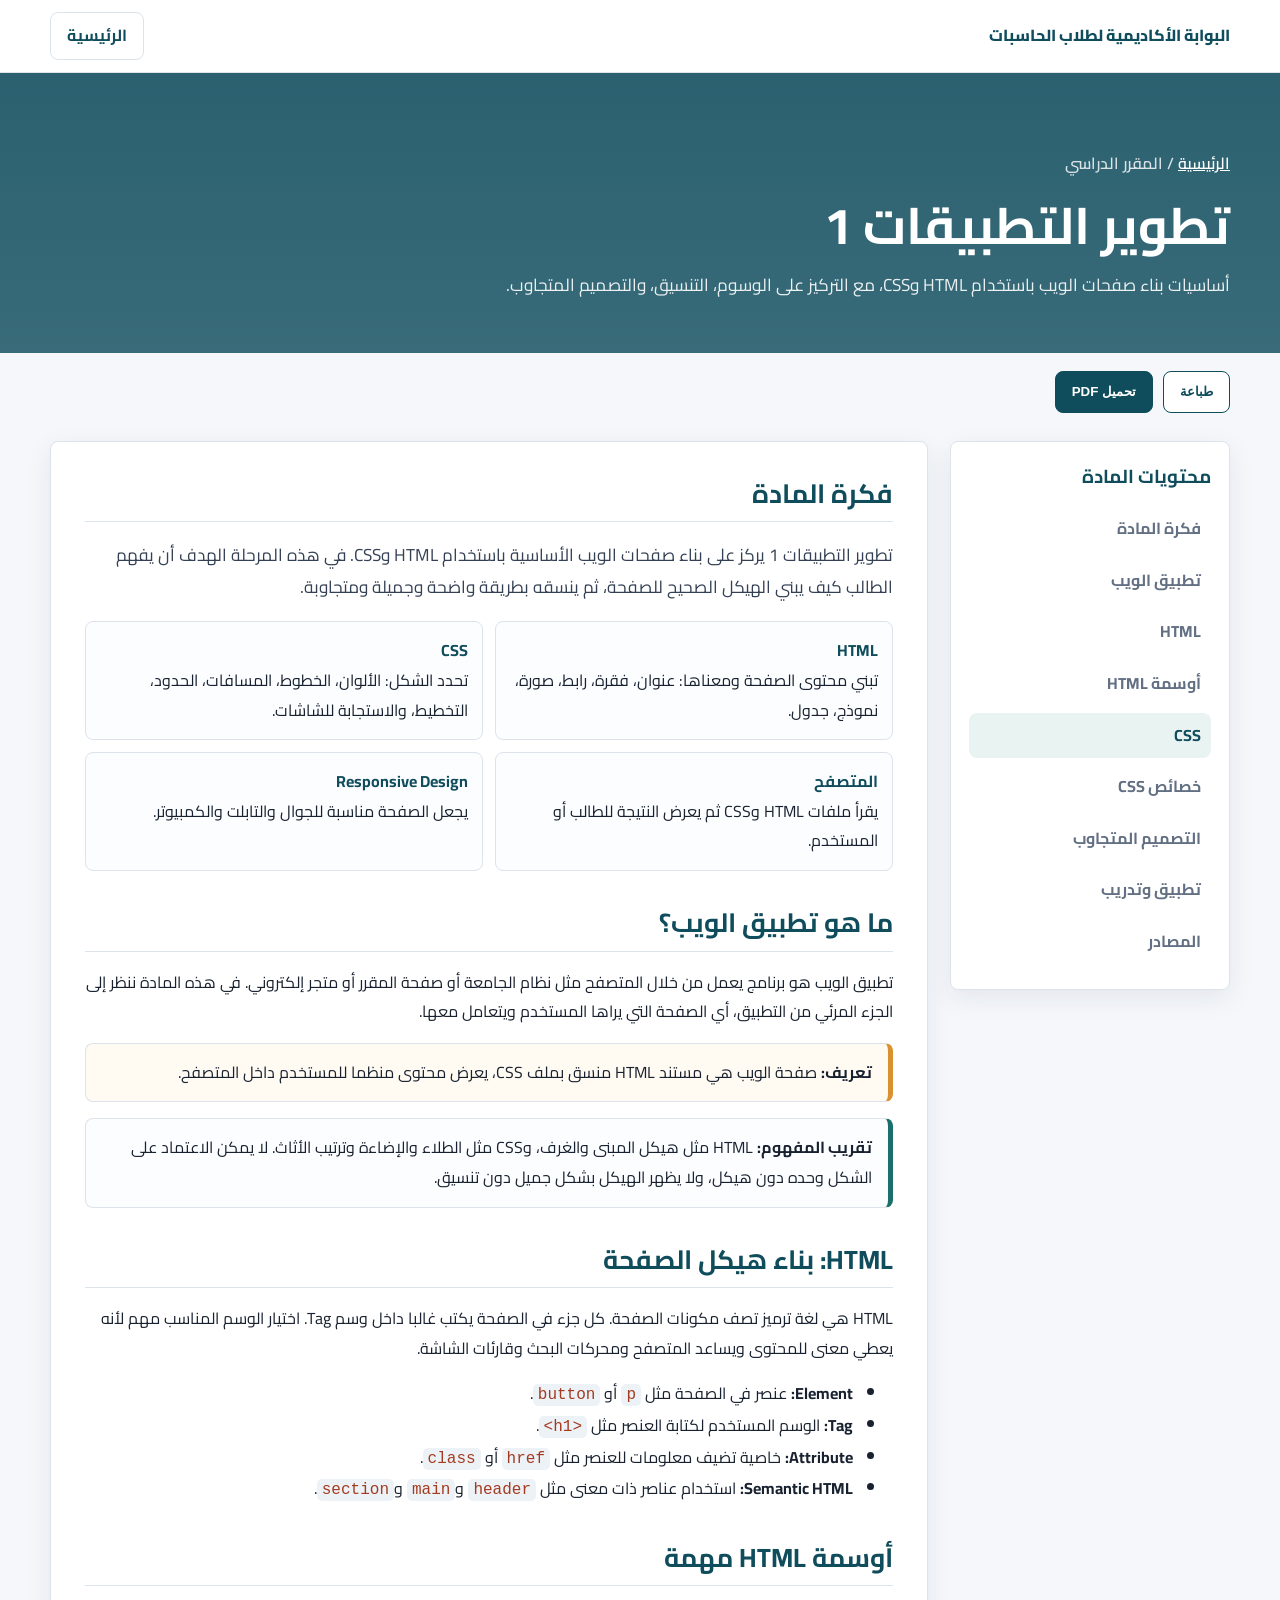
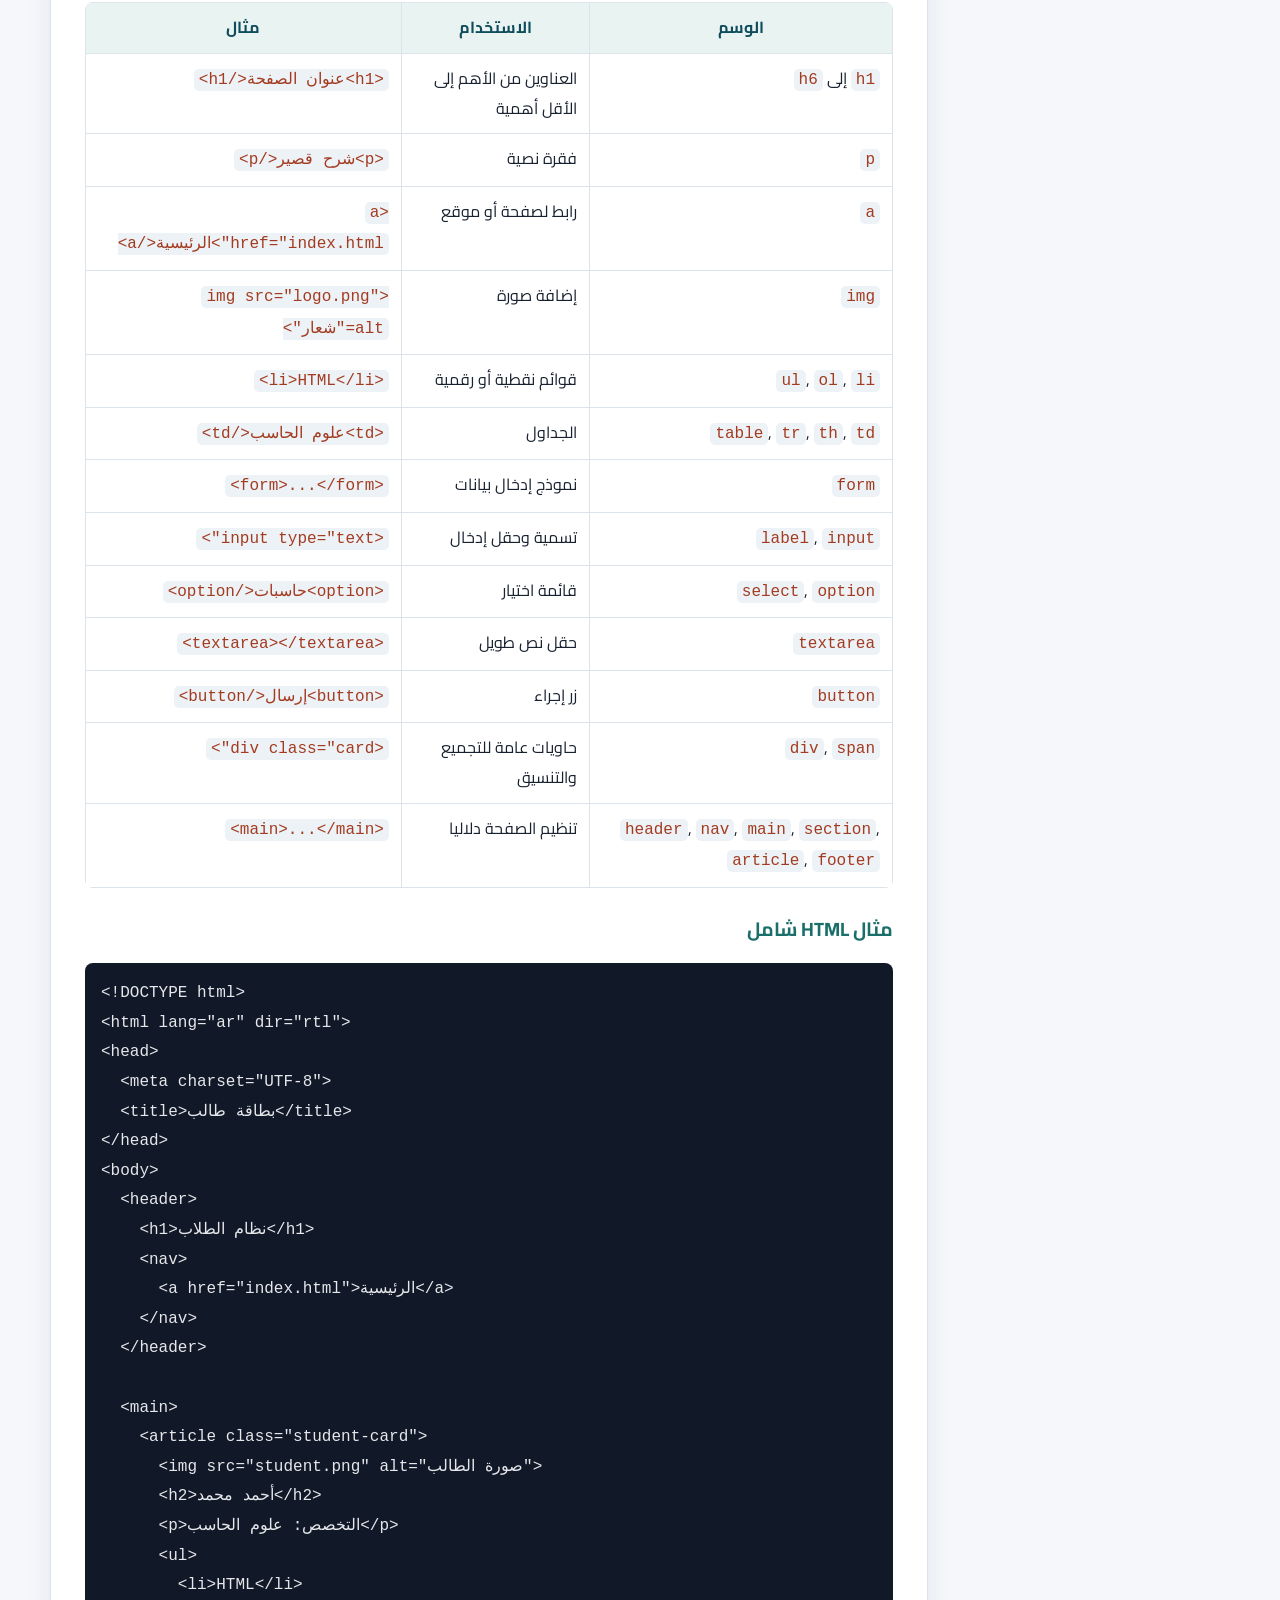
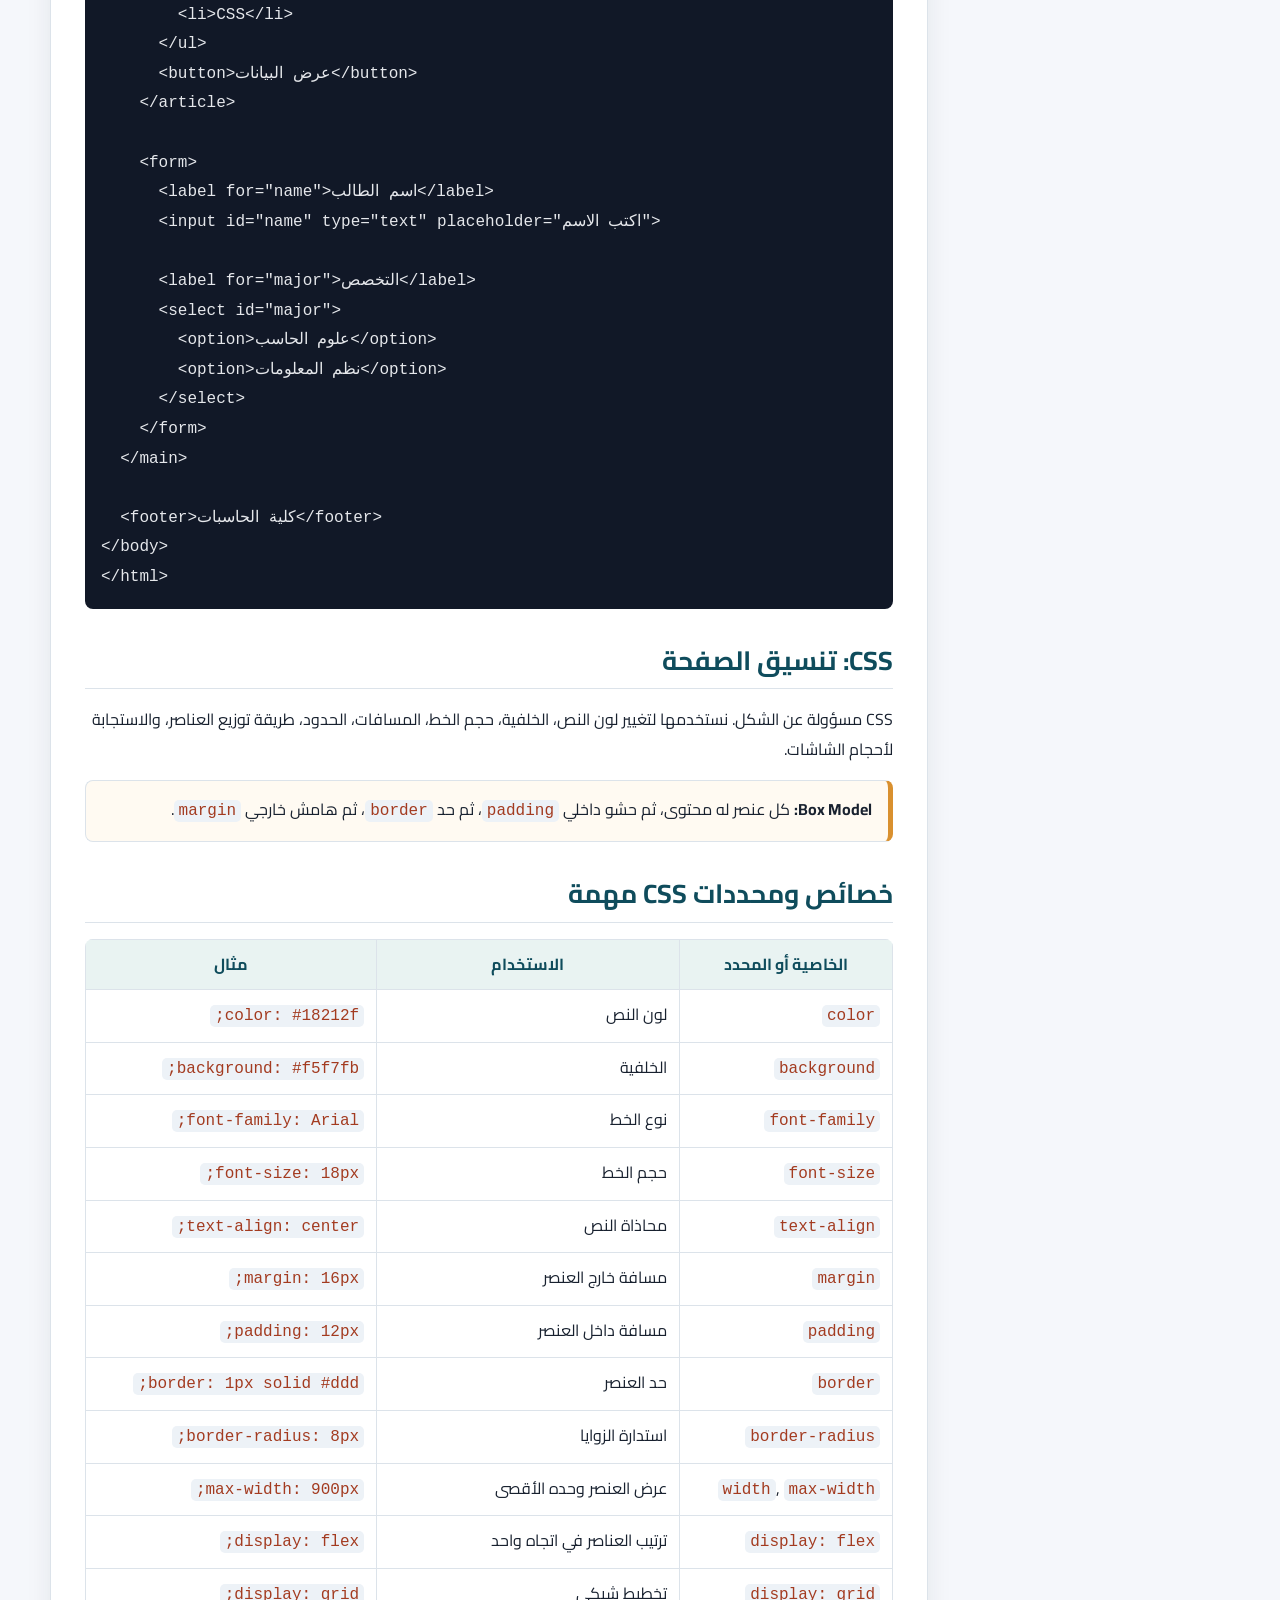
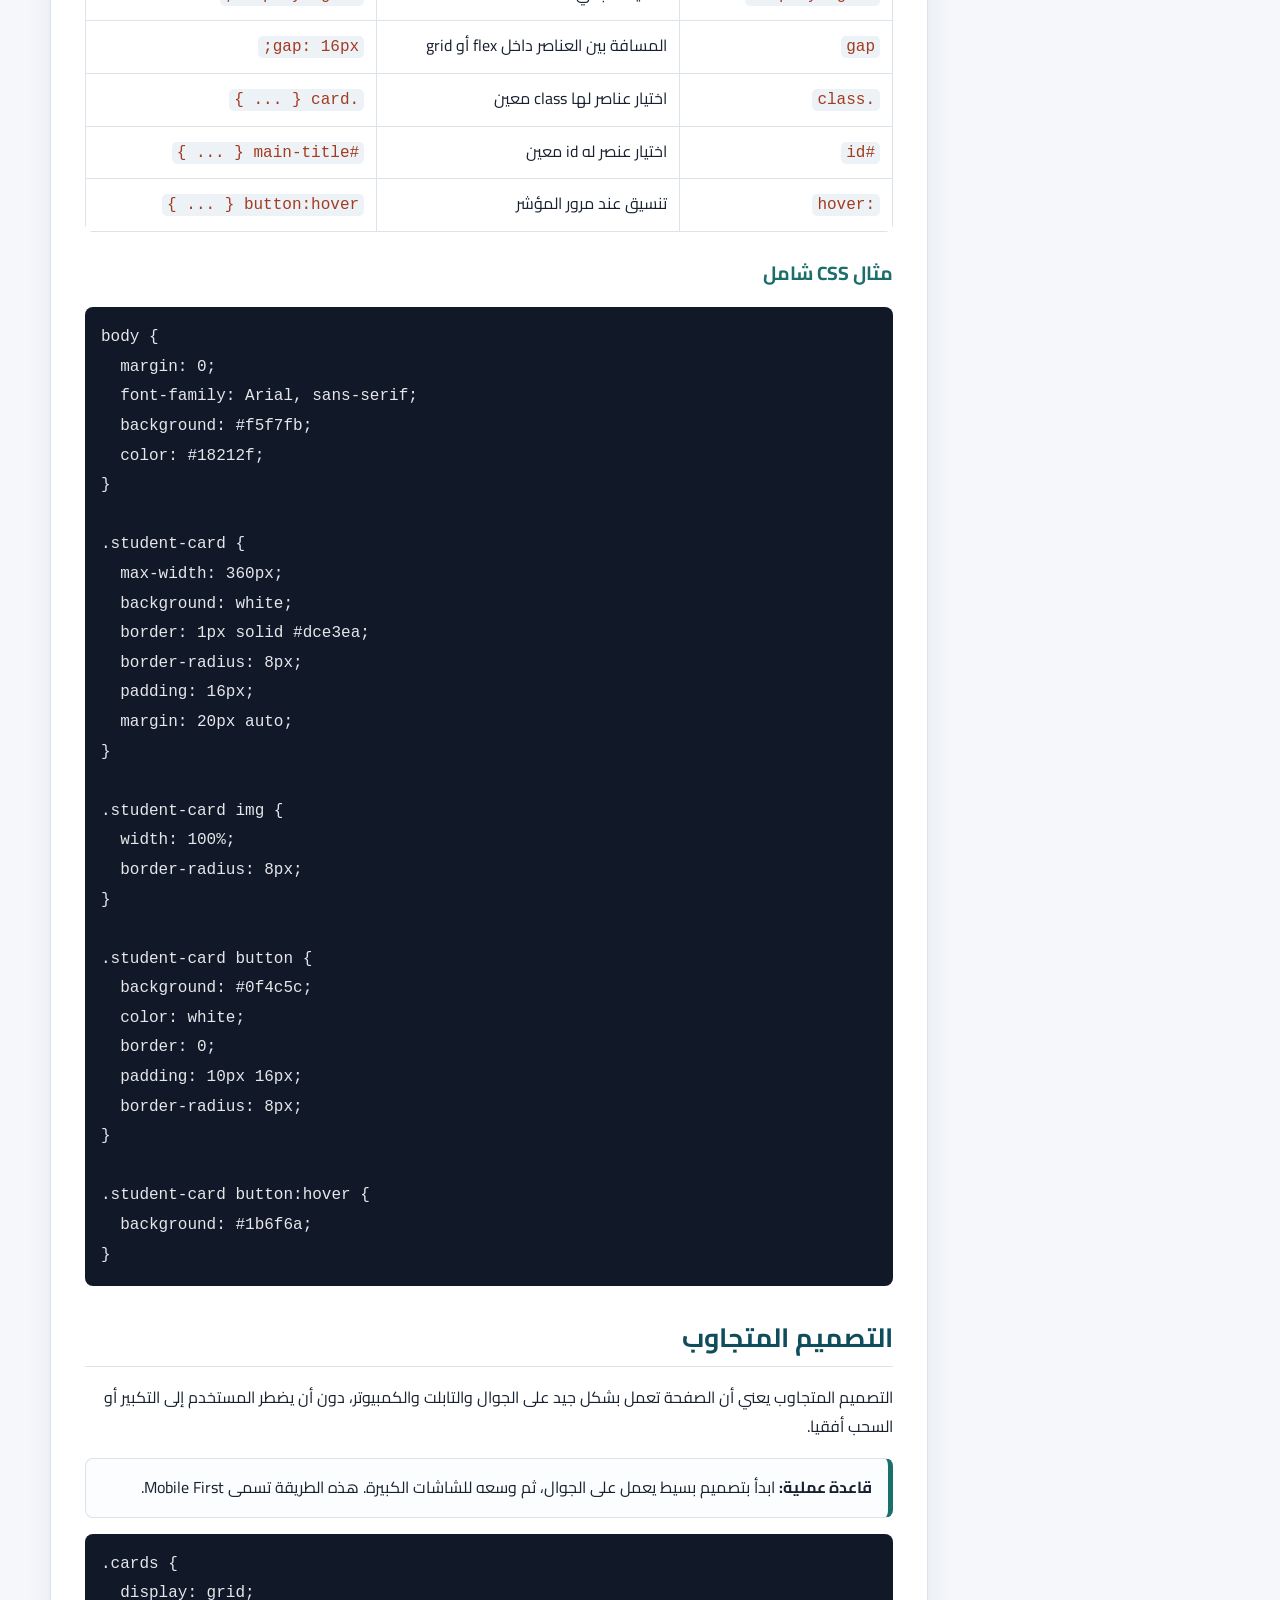
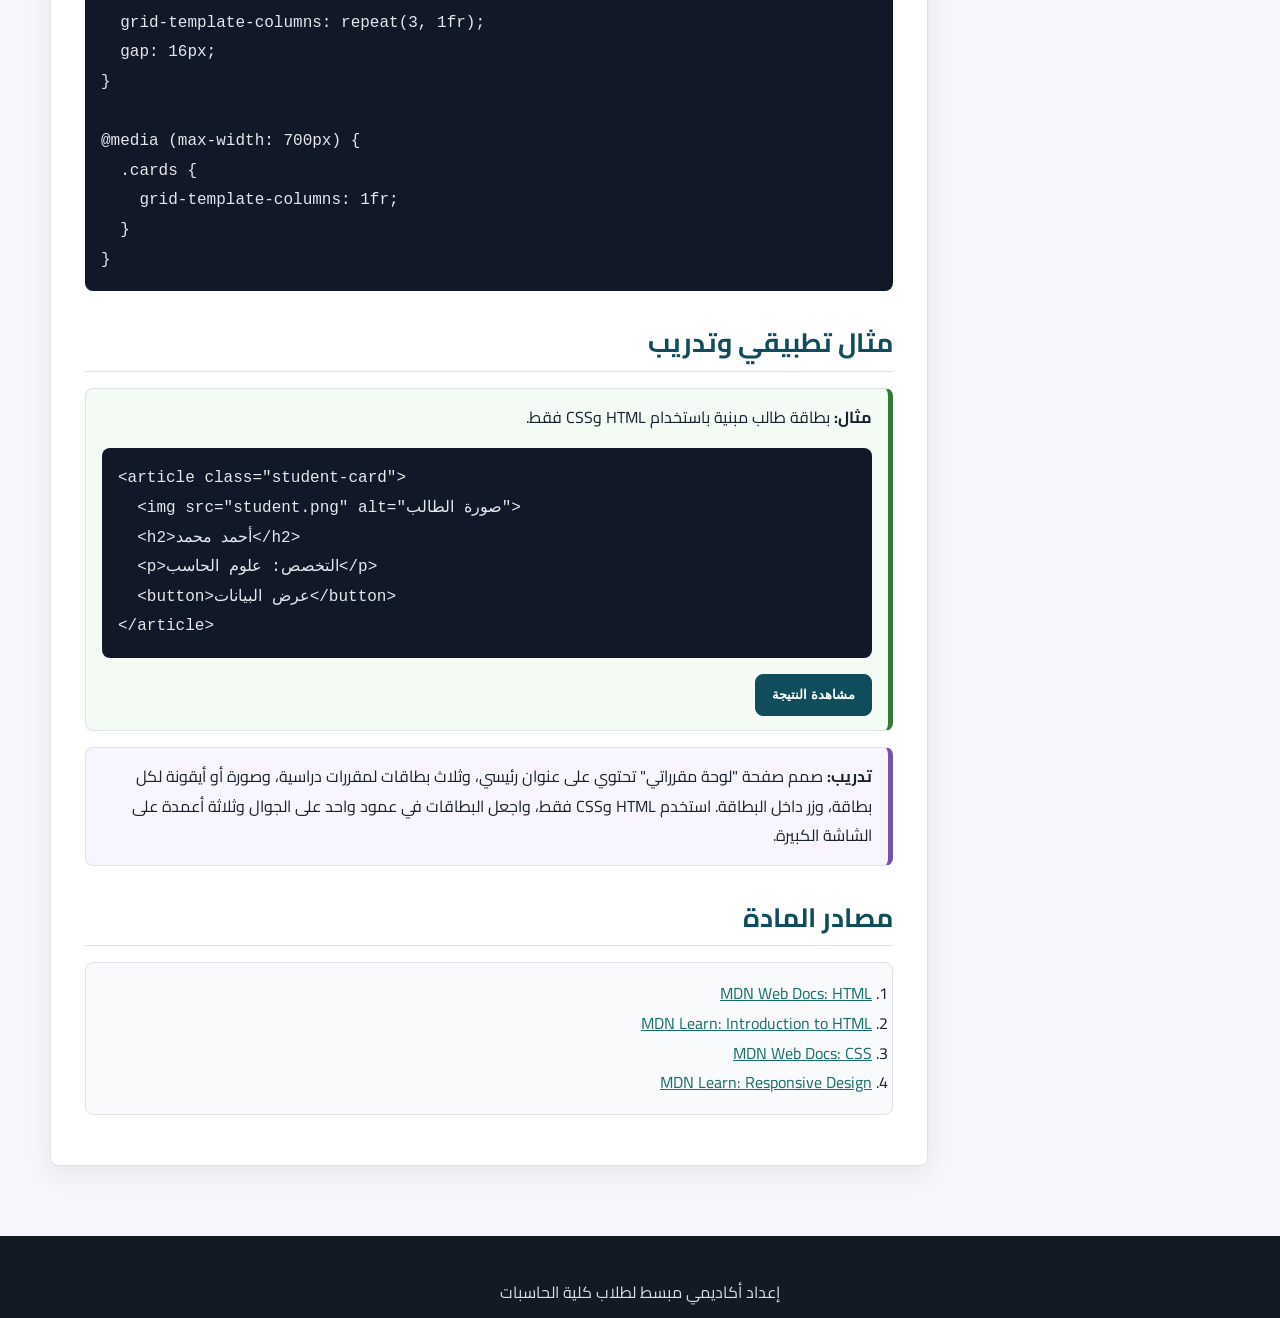
==== commit a9238909: "feat: implement result modal, print actions, and add print-specific styles" ====
--- a/app-dev-1.html
+++ b/app-dev-1.html
@@ -3,8 +3,8 @@
 <head>
   <meta charset="UTF-8">
   <meta name="viewport" content="width=device-width, initial-scale=1.0">
-  <title>تطوير التطبيقات 1 - الواجهة الأمامية</title>
-  <meta name="description" content="ملخص موسع لمادة تطوير التطبيقات 1 يشمل HTML وCSS وJavaScript والتصميم المتجاوب.">
+  <title>تطوير التطبيقات 1 - HTML وCSS</title>
+  <meta name="description" content="ملخص موسع لمادة تطوير التطبيقات 1 يشمل HTML وCSS والتصميم المتجاوب.">
   <link rel="stylesheet" href="styles.css">
 </head>
 <body>
@@ -21,9 +21,14 @@
     <div class="container">
       <div class="breadcrumb"><a href="index.html">الرئيسية</a> / المقرر الدراسي</div>
       <h1>تطوير التطبيقات 1</h1>
-      <p class="course-subtitle">أساسيات بناء الواجهة الأمامية: HTML وCSS وJavaScript والتصميم المتجاوب.</p>
+      <p class="course-subtitle">أساسيات بناء صفحات الويب باستخدام HTML وCSS، مع التركيز على الوسوم، التنسيق، والتصميم المتجاوب.</p>
     </div>
   </section>
+
+  <div class="container page-actions">
+    <button class="btn btn-secondary" type="button" data-print-page>طباعة</button>
+    <button class="btn" type="button" data-download-pdf>تحميل PDF</button>
+  </div>
 
   <main class="container content-wrapper">
     <aside>
@@ -33,8 +38,9 @@
           <li><a href="#idea">فكرة المادة</a></li>
           <li><a href="#webapp">تطبيق الويب</a></li>
           <li><a href="#html">HTML</a></li>
+          <li><a href="#html-tags">أوسمة HTML</a></li>
           <li><a href="#css">CSS</a></li>
-          <li><a href="#js">JavaScript</a></li>
+          <li><a href="#css-more">خصائص CSS</a></li>
           <li><a href="#responsive">التصميم المتجاوب</a></li>
           <li><a href="#practice">تطبيق وتدريب</a></li>
           <li><a href="#sources">المصادر</a></li>
@@ -44,134 +50,208 @@
 
     <section class="course-content">
       <h2 id="idea">فكرة المادة</h2>
-      <p class="lead">تطوير التطبيقات 1 يركز على الواجهة الأمامية Front-End، أي الجزء الذي يراه المستخدم ويتفاعل معه داخل المتصفح. الهدف ليس حفظ أوامر متفرقة، بل فهم كيف تتعاون HTML وCSS وJavaScript لبناء تجربة قابلة للاستخدام.</p>
+      <p class="lead">تطوير التطبيقات 1 يركز على بناء صفحات الويب الأساسية باستخدام HTML وCSS. في هذه المرحلة الهدف أن يفهم الطالب كيف يبني الهيكل الصحيح للصفحة، ثم ينسقه بطريقة واضحة وجميلة ومتجاوبة.</p>
       <div class="key-grid">
-        <div class="mini-card"><strong>HTML</strong><br>تبني هيكل الصفحة ومعناها.</div>
-        <div class="mini-card"><strong>CSS</strong><br>تحدد الشكل، الألوان، المسافات، والتخطيط.</div>
-        <div class="mini-card"><strong>JavaScript</strong><br>تضيف السلوك والتفاعل مع المستخدم.</div>
+        <div class="mini-card"><strong>HTML</strong><br>تبني محتوى الصفحة ومعناها: عنوان، فقرة، رابط، صورة، نموذج، جدول.</div>
+        <div class="mini-card"><strong>CSS</strong><br>تحدد الشكل: الألوان، الخطوط، المسافات، الحدود، التخطيط، والاستجابة للشاشات.</div>
+        <div class="mini-card"><strong>المتصفح</strong><br>يقرأ ملفات HTML وCSS ثم يعرض النتيجة للطالب أو المستخدم.</div>
         <div class="mini-card"><strong>Responsive Design</strong><br>يجعل الصفحة مناسبة للجوال والتابلت والكمبيوتر.</div>
       </div>
 
       <h2 id="webapp">ما هو تطبيق الويب؟</h2>
-      <p>تطبيق الويب هو برنامج يعمل من خلال المتصفح مثل نظام الجامعة، المتجر الإلكتروني، أو لوحة متابعة الدرجات. لا يحتاج المستخدم غالبا إلى تثبيت التطبيق، بل يفتح رابطا ويبدأ الاستخدام.</p>
-      <div class="definition"><strong>تعريف:</strong> تطبيق الويب نظام برمجي يتكون غالبا من واجهة أمامية تعرض البيانات للمستخدم، وواجهة خلفية تعالج البيانات وتحفظها.</div>
-      <div class="note"><strong>تقريب المفهوم:</strong> الواجهة الأمامية مثل صالة المطعم والقائمة التي يراها العميل، أما الواجهة الخلفية فهي المطبخ ونظام الطلبات. في نظام الجامعة، صفحة تسجيل الدخول Front-End، والتحقق من الرقم الجامعي في قاعدة البيانات Back-End.</div>
+      <p>تطبيق الويب هو برنامج يعمل من خلال المتصفح مثل نظام الجامعة أو صفحة المقرر أو متجر إلكتروني. في هذه المادة ننظر إلى الجزء المرئي من التطبيق، أي الصفحة التي يراها المستخدم ويتعامل معها.</p>
+      <div class="definition"><strong>تعريف:</strong> صفحة الويب هي مستند HTML منسق بملف CSS، يعرض محتوى منظما للمستخدم داخل المتصفح.</div>
+      <div class="note"><strong>تقريب المفهوم:</strong> HTML مثل هيكل المبنى والغرف، وCSS مثل الطلاء والإضاءة وترتيب الأثاث. لا يمكن الاعتماد على الشكل وحده دون هيكل، ولا يظهر الهيكل بشكل جميل دون تنسيق.</div>
 
       <h2 id="html">HTML: بناء هيكل الصفحة</h2>
-      <p>HTML ليست لغة برمجة كاملة، بل لغة ترميز تصف مكونات الصفحة: عنوان، فقرة، صورة، زر، نموذج، جدول، وغير ذلك. جودة HTML تؤثر على قابلية الوصول، محركات البحث، وسهولة صيانة المشروع.</p>
+      <p>HTML هي لغة ترميز تصف مكونات الصفحة. كل جزء في الصفحة يكتب غالبا داخل وسم Tag. اختيار الوسم المناسب مهم لأنه يعطي معنى للمحتوى ويساعد المتصفح ومحركات البحث وقارئات الشاشة.</p>
       <ul>
         <li><strong>Element:</strong> عنصر في الصفحة مثل <code>p</code> أو <code>button</code>.</li>
         <li><strong>Tag:</strong> الوسم المستخدم لكتابة العنصر مثل <code>&lt;h1&gt;</code>.</li>
         <li><strong>Attribute:</strong> خاصية تضيف معلومات للعنصر مثل <code>href</code> أو <code>class</code>.</li>
         <li><strong>Semantic HTML:</strong> استخدام عناصر ذات معنى مثل <code>header</code> و<code>main</code> و<code>section</code>.</li>
       </ul>
+
+      <h2 id="html-tags">أوسمة HTML مهمة</h2>
+      <table>
+        <thead>
+          <tr><th>الوسم</th><th>الاستخدام</th><th>مثال</th></tr>
+        </thead>
+        <tbody>
+          <tr><td><code>h1</code> إلى <code>h6</code></td><td>العناوين من الأهم إلى الأقل أهمية</td><td><code>&lt;h1&gt;عنوان الصفحة&lt;/h1&gt;</code></td></tr>
+          <tr><td><code>p</code></td><td>فقرة نصية</td><td><code>&lt;p&gt;شرح قصير&lt;/p&gt;</code></td></tr>
+          <tr><td><code>a</code></td><td>رابط لصفحة أو موقع</td><td><code>&lt;a href="index.html"&gt;الرئيسية&lt;/a&gt;</code></td></tr>
+          <tr><td><code>img</code></td><td>إضافة صورة</td><td><code>&lt;img src="logo.png" alt="شعار"&gt;</code></td></tr>
+          <tr><td><code>ul</code>, <code>ol</code>, <code>li</code></td><td>قوائم نقطية أو رقمية</td><td><code>&lt;li&gt;HTML&lt;/li&gt;</code></td></tr>
+          <tr><td><code>table</code>, <code>tr</code>, <code>th</code>, <code>td</code></td><td>الجداول</td><td><code>&lt;td&gt;علوم الحاسب&lt;/td&gt;</code></td></tr>
+          <tr><td><code>form</code></td><td>نموذج إدخال بيانات</td><td><code>&lt;form&gt;...&lt;/form&gt;</code></td></tr>
+          <tr><td><code>label</code>, <code>input</code></td><td>تسمية وحقل إدخال</td><td><code>&lt;input type="text"&gt;</code></td></tr>
+          <tr><td><code>select</code>, <code>option</code></td><td>قائمة اختيار</td><td><code>&lt;option&gt;حاسبات&lt;/option&gt;</code></td></tr>
+          <tr><td><code>textarea</code></td><td>حقل نص طويل</td><td><code>&lt;textarea&gt;&lt;/textarea&gt;</code></td></tr>
+          <tr><td><code>button</code></td><td>زر إجراء</td><td><code>&lt;button&gt;إرسال&lt;/button&gt;</code></td></tr>
+          <tr><td><code>div</code>, <code>span</code></td><td>حاويات عامة للتجميع والتنسيق</td><td><code>&lt;div class="card"&gt;</code></td></tr>
+          <tr><td><code>header</code>, <code>nav</code>, <code>main</code>, <code>section</code>, <code>article</code>, <code>footer</code></td><td>تنظيم الصفحة دلاليا</td><td><code>&lt;main&gt;...&lt;/main&gt;</code></td></tr>
+        </tbody>
+      </table>
+
+      <h3>مثال HTML شامل</h3>
       <pre><code>&lt;!DOCTYPE html&gt;
 &lt;html lang="ar" dir="rtl"&gt;
 &lt;head&gt;
   &lt;meta charset="UTF-8"&gt;
-  &lt;title&gt;نظام متابعة الطلاب&lt;/title&gt;
+  &lt;title&gt;بطاقة طالب&lt;/title&gt;
 &lt;/head&gt;
 &lt;body&gt;
   &lt;header&gt;
-    &lt;h1&gt;نظام متابعة الطلاب&lt;/h1&gt;
+    &lt;h1&gt;نظام الطلاب&lt;/h1&gt;
+    &lt;nav&gt;
+      &lt;a href="index.html"&gt;الرئيسية&lt;/a&gt;
+    &lt;/nav&gt;
   &lt;/header&gt;
 
   &lt;main&gt;
-    &lt;section&gt;
-      &lt;h2&gt;قائمة الطلاب&lt;/h2&gt;
-      &lt;p&gt;يعرض هذا القسم أسماء الطلاب المسجلين في المقرر.&lt;/p&gt;
-      &lt;button&gt;إضافة طالب&lt;/button&gt;
-    &lt;/section&gt;
+    &lt;article class="student-card"&gt;
+      &lt;img src="student.png" alt="صورة الطالب"&gt;
+      &lt;h2&gt;أحمد محمد&lt;/h2&gt;
+      &lt;p&gt;التخصص: علوم الحاسب&lt;/p&gt;
+      &lt;ul&gt;
+        &lt;li&gt;HTML&lt;/li&gt;
+        &lt;li&gt;CSS&lt;/li&gt;
+      &lt;/ul&gt;
+      &lt;button&gt;عرض البيانات&lt;/button&gt;
+    &lt;/article&gt;
+
+    &lt;form&gt;
+      &lt;label for="name"&gt;اسم الطالب&lt;/label&gt;
+      &lt;input id="name" type="text" placeholder="اكتب الاسم"&gt;
+
+      &lt;label for="major"&gt;التخصص&lt;/label&gt;
+      &lt;select id="major"&gt;
+        &lt;option&gt;علوم الحاسب&lt;/option&gt;
+        &lt;option&gt;نظم المعلومات&lt;/option&gt;
+      &lt;/select&gt;
+    &lt;/form&gt;
   &lt;/main&gt;
+
+  &lt;footer&gt;كلية الحاسبات&lt;/footer&gt;
 &lt;/body&gt;
 &lt;/html&gt;</code></pre>
 
       <h2 id="css">CSS: تنسيق الصفحة</h2>
-      <p>CSS مسؤولة عن الشكل: الألوان، الخطوط، المسافات، أماكن العناصر، وحجمها على الشاشات المختلفة. تخيلها كقواعد الهوية البصرية للموقع.</p>
-      <div class="definition"><strong>Box Model:</strong> طريقة حساب مساحة العنصر: المحتوى، الحشو <code>padding</code>، الحدود <code>border</code>، والهوامش <code>margin</code>.</div>
+      <p>CSS مسؤولة عن الشكل. نستخدمها لتغيير لون النص، الخلفية، حجم الخط، المسافات، الحدود، طريقة توزيع العناصر، والاستجابة لأحجام الشاشات.</p>
+      <div class="definition"><strong>Box Model:</strong> كل عنصر له محتوى، ثم حشو داخلي <code>padding</code>، ثم حد <code>border</code>، ثم هامش خارجي <code>margin</code>.</div>
+
+      <h2 id="css-more">خصائص ومحددات CSS مهمة</h2>
+      <table>
+        <thead>
+          <tr><th>الخاصية أو المحدد</th><th>الاستخدام</th><th>مثال</th></tr>
+        </thead>
+        <tbody>
+          <tr><td><code>color</code></td><td>لون النص</td><td><code>color: #18212f;</code></td></tr>
+          <tr><td><code>background</code></td><td>الخلفية</td><td><code>background: #f5f7fb;</code></td></tr>
+          <tr><td><code>font-family</code></td><td>نوع الخط</td><td><code>font-family: Arial;</code></td></tr>
+          <tr><td><code>font-size</code></td><td>حجم الخط</td><td><code>font-size: 18px;</code></td></tr>
+          <tr><td><code>text-align</code></td><td>محاذاة النص</td><td><code>text-align: center;</code></td></tr>
+          <tr><td><code>margin</code></td><td>مسافة خارج العنصر</td><td><code>margin: 16px;</code></td></tr>
+          <tr><td><code>padding</code></td><td>مسافة داخل العنصر</td><td><code>padding: 12px;</code></td></tr>
+          <tr><td><code>border</code></td><td>حد العنصر</td><td><code>border: 1px solid #ddd;</code></td></tr>
+          <tr><td><code>border-radius</code></td><td>استدارة الزوايا</td><td><code>border-radius: 8px;</code></td></tr>
+          <tr><td><code>width</code>, <code>max-width</code></td><td>عرض العنصر وحده الأقصى</td><td><code>max-width: 900px;</code></td></tr>
+          <tr><td><code>display: flex</code></td><td>ترتيب العناصر في اتجاه واحد</td><td><code>display: flex;</code></td></tr>
+          <tr><td><code>display: grid</code></td><td>تخطيط شبكي</td><td><code>display: grid;</code></td></tr>
+          <tr><td><code>gap</code></td><td>المسافة بين العناصر داخل flex أو grid</td><td><code>gap: 16px;</code></td></tr>
+          <tr><td><code>.class</code></td><td>اختيار عناصر لها class معين</td><td><code>.card { ... }</code></td></tr>
+          <tr><td><code>#id</code></td><td>اختيار عنصر له id معين</td><td><code>#main-title { ... }</code></td></tr>
+          <tr><td><code>:hover</code></td><td>تنسيق عند مرور المؤشر</td><td><code>button:hover { ... }</code></td></tr>
+        </tbody>
+      </table>
+
+      <h3>مثال CSS شامل</h3>
       <pre><code>body {
+  margin: 0;
   font-family: Arial, sans-serif;
-  background: #f6f8fb;
-  color: #172033;
+  background: #f5f7fb;
+  color: #18212f;
 }
 
 .student-card {
+  max-width: 360px;
   background: white;
-  border: 1px solid #d9e2ec;
+  border: 1px solid #dce3ea;
   border-radius: 8px;
   padding: 16px;
-  margin-bottom: 12px;
-}
-
-button {
-  background: #0f766e;
+  margin: 20px auto;
+}
+
+.student-card img {
+  width: 100%;
+  border-radius: 8px;
+}
+
+.student-card button {
+  background: #0f4c5c;
   color: white;
   border: 0;
   padding: 10px 16px;
-  border-radius: 6px;
+  border-radius: 8px;
+}
+
+.student-card button:hover {
+  background: #1b6f6a;
 }</code></pre>
-
-      <h2 id="js">JavaScript: إضافة التفاعل</h2>
-      <p>JavaScript تجعل الصفحة تتفاعل مع المستخدم: عند الضغط على زر، تعبئة نموذج، إظهار رسالة، إخفاء عنصر، أو جلب بيانات من الخادم.</p>
-      <ul>
-        <li><strong>DOM:</strong> تمثيل صفحة HTML كأنها شجرة يمكن للغة JavaScript التعامل معها.</li>
-        <li><strong>Event:</strong> حدث يحصل في الصفحة مثل <code>click</code> أو <code>input</code>.</li>
-        <li><strong>Function:</strong> مجموعة أوامر تنفذ عند الحاجة.</li>
-      </ul>
-      <pre><code>&lt;button id="saveBtn"&gt;حفظ&lt;/button&gt;
-&lt;p id="message"&gt;&lt;/p&gt;
-
-&lt;script&gt;
-  const saveBtn = document.querySelector("#saveBtn");
-  const message = document.querySelector("#message");
-
-  saveBtn.addEventListener("click", function () {
-    message.textContent = "تم حفظ بيانات الطالب بنجاح";
-  });
-&lt;/script&gt;</code></pre>
 
       <h2 id="responsive">التصميم المتجاوب</h2>
       <p>التصميم المتجاوب يعني أن الصفحة تعمل بشكل جيد على الجوال والتابلت والكمبيوتر، دون أن يضطر المستخدم إلى التكبير أو السحب أفقيا.</p>
       <div class="note"><strong>قاعدة عملية:</strong> ابدأ بتصميم بسيط يعمل على الجوال، ثم وسعه للشاشات الكبيرة. هذه الطريقة تسمى Mobile First.</div>
-      <pre><code>.layout {
+      <pre><code>.cards {
   display: grid;
-  grid-template-columns: 2fr 1fr;
-  gap: 20px;
+  grid-template-columns: repeat(3, 1fr);
+  gap: 16px;
 }
 
 @media (max-width: 700px) {
-  .layout {
+  .cards {
     grid-template-columns: 1fr;
   }
 }</code></pre>
 
       <h2 id="practice">مثال تطبيقي وتدريب</h2>
       <div class="example">
-        <strong>مثال:</strong> بطاقة طالب تظهر الاسم والتخصص وزر حالة التسجيل.
+        <strong>مثال:</strong> بطاقة طالب مبنية باستخدام HTML وCSS فقط.
         <pre><code>&lt;article class="student-card"&gt;
+  &lt;img src="student.png" alt="صورة الطالب"&gt;
   &lt;h2&gt;أحمد محمد&lt;/h2&gt;
   &lt;p&gt;التخصص: علوم الحاسب&lt;/p&gt;
-  &lt;button id="statusBtn"&gt;عرض الحالة&lt;/button&gt;
-  &lt;p id="statusText"&gt;&lt;/p&gt;
-&lt;/article&gt;
-
-&lt;script&gt;
-  document.querySelector("#statusBtn").addEventListener("click", () =&gt; {
-    document.querySelector("#statusText").textContent = "الحالة: مسجل في المقرر";
-  });
-&lt;/script&gt;</code></pre>
+  &lt;button&gt;عرض البيانات&lt;/button&gt;
+&lt;/article&gt;</code></pre>
+        <button class="btn" type="button" data-result-modal>مشاهدة النتيجة</button>
       </div>
-      <div class="task"><strong>تدريب:</strong> صمم صفحة "لوحة مقرراتي" تحتوي على ثلاث بطاقات لمقررات دراسية، وزر داخل كل بطاقة يظهر رسالة باسم المقرر، واجعل البطاقات متجاوبة مع الجوال.</div>
+
+      <div class="task"><strong>تدريب:</strong> صمم صفحة "لوحة مقرراتي" تحتوي على عنوان رئيسي، وثلاث بطاقات لمقررات دراسية، وصورة أو أيقونة لكل بطاقة، وزر داخل البطاقة. استخدم HTML وCSS فقط، واجعل البطاقات في عمود واحد على الجوال وثلاثة أعمدة على الشاشة الكبيرة.</div>
 
       <h2 id="sources">مصادر المادة</h2>
       <ol class="sources">
         <li><a href="https://developer.mozilla.org/en-US/docs/Web/HTML">MDN Web Docs: HTML</a></li>
+        <li><a href="https://developer.mozilla.org/en-US/docs/Learn/HTML/Introduction_to_HTML">MDN Learn: Introduction to HTML</a></li>
         <li><a href="https://developer.mozilla.org/en-US/docs/Web/CSS">MDN Web Docs: CSS</a></li>
-        <li><a href="https://developer.mozilla.org/en-US/docs/Web/JavaScript/Guide">MDN Web Docs: JavaScript Guide</a></li>
         <li><a href="https://developer.mozilla.org/en-US/docs/Learn/CSS/CSS_layout/Responsive_Design">MDN Learn: Responsive Design</a></li>
       </ol>
     </section>
   </main>
+
+  <div class="result-modal" id="resultModal" hidden>
+    <div class="result-modal__backdrop" data-close-modal></div>
+    <div class="result-modal__dialog" role="dialog" aria-modal="true" aria-labelledby="resultTitle">
+      <button class="result-modal__close" type="button" data-close-modal aria-label="إغلاق">×</button>
+      <h2 id="resultTitle">نتيجة المثال</h2>
+      <article class="student-preview">
+        <div class="student-preview__image">صورة الطالب</div>
+        <h3>أحمد محمد</h3>
+        <p>التخصص: علوم الحاسب</p>
+        <button type="button">عرض البيانات</button>
+      </article>
+    </div>
+  </div>
 
   <footer>
     <div class="container"><p>إعداد أكاديمي مبسط لطلاب كلية الحاسبات</p></div>
--- a/styles.css
+++ b/styles.css
@@ -92,6 +92,12 @@
   border-color: var(--brand);
 }
 
+.btn-secondary {
+  color: var(--brand);
+  background: var(--surface);
+  border-color: var(--brand);
+}
+
 .btn:hover,
 .nav-links a:hover {
   border-color: var(--accent);
@@ -136,6 +142,13 @@
   padding: 46px 0 70px;
 }
 
+.page-actions {
+  display: flex;
+  justify-content: flex-start;
+  gap: 10px;
+  padding-top: 18px;
+}
+
 .section-title {
   margin: 0 0 26px;
   color: var(--brand);
@@ -357,6 +370,95 @@
   border-radius: var(--radius);
 }
 
+.result-modal[hidden] {
+  display: none;
+}
+
+.result-modal {
+  position: fixed;
+  inset: 0;
+  z-index: 50;
+  display: grid;
+  place-items: center;
+  padding: 20px;
+}
+
+.result-modal__backdrop {
+  position: absolute;
+  inset: 0;
+  background: rgba(18, 26, 36, 0.62);
+}
+
+.result-modal__dialog {
+  position: relative;
+  width: min(520px, 100%);
+  background: var(--surface);
+  border-radius: var(--radius);
+  border: 1px solid var(--line);
+  box-shadow: 0 24px 80px rgba(18, 26, 36, 0.28);
+  padding: 22px;
+}
+
+.result-modal__dialog h2 {
+  margin: 0 0 14px;
+  color: var(--brand);
+}
+
+.result-modal__close {
+  position: absolute;
+  top: 12px;
+  left: 12px;
+  width: 36px;
+  height: 36px;
+  border: 1px solid var(--line);
+  border-radius: 50%;
+  background: #fff;
+  color: var(--ink);
+  font-size: 24px;
+  line-height: 1;
+  cursor: pointer;
+}
+
+.student-preview {
+  max-width: 360px;
+  margin: 0 auto;
+  padding: 16px;
+  border: 1px solid var(--line);
+  border-radius: var(--radius);
+  background: #fbfdff;
+}
+
+.student-preview__image {
+  display: grid;
+  place-items: center;
+  aspect-ratio: 16 / 9;
+  border-radius: var(--radius);
+  background: var(--soft);
+  color: var(--brand);
+  font-weight: 800;
+  border: 1px dashed var(--brand-2);
+}
+
+.student-preview h3 {
+  margin: 14px 0 6px;
+  color: var(--brand);
+}
+
+.student-preview p {
+  margin: 0 0 14px;
+  color: var(--muted);
+}
+
+.student-preview button {
+  width: 100%;
+  min-height: 42px;
+  border: 0;
+  border-radius: var(--radius);
+  background: var(--brand);
+  color: #fff;
+  font-weight: 800;
+}
+
 footer {
   padding: 26px 0;
   background: #121a24;
@@ -385,3 +487,45 @@
     padding: 12px 0;
   }
 }
+
+@media print {
+  header,
+  footer,
+  .toc,
+  .page-actions,
+  .result-modal {
+    display: none !important;
+  }
+
+  body {
+    background: #fff;
+    color: #000;
+  }
+
+  .course-header {
+    color: #000;
+    background: #fff;
+    padding: 0 0 18px;
+  }
+
+  .course-subtitle,
+  .breadcrumb {
+    color: #333;
+  }
+
+  .content-wrapper {
+    display: block;
+    padding: 0;
+  }
+
+  .course-content {
+    border: 0;
+    box-shadow: none;
+    padding: 0;
+  }
+
+  a {
+    color: #000;
+    text-decoration: none;
+  }
+}
